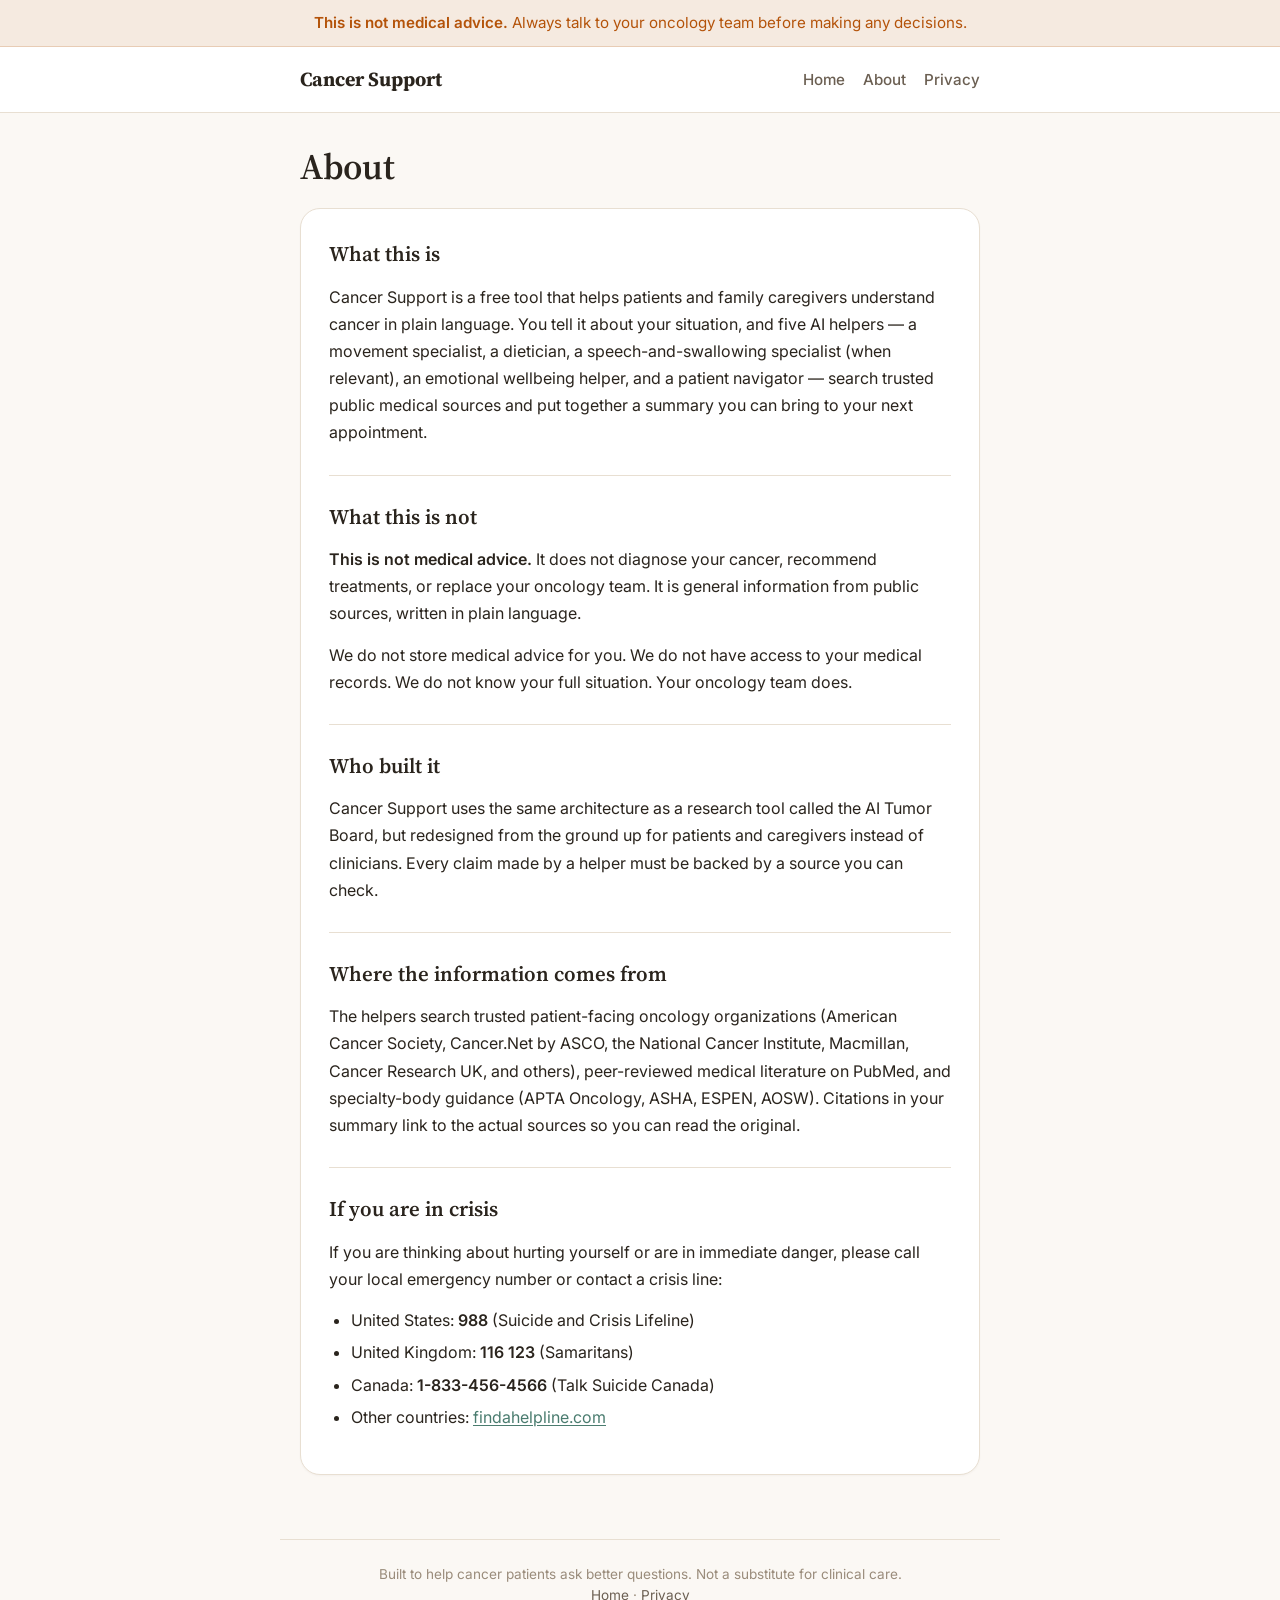
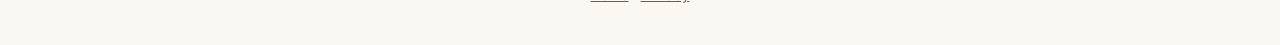
==== static/about.html @ 994b2eac "Initial commit: patient-facing AI cancer-support app Five parallel specialist agents (physio, dietic" ====
<!DOCTYPE html>
<html lang="en">
<head>
  <meta charset="UTF-8" />
  <meta name="viewport" content="width=device-width, initial-scale=1" />
  <title>About — Cancer Support</title>
  <link rel="stylesheet" href="/static/styles.css" />
  <link rel="preconnect" href="https://fonts.googleapis.com" />
  <link rel="preconnect" href="https://fonts.gstatic.com" crossorigin />
  <link href="https://fonts.googleapis.com/css2?family=Inter:wght@400;500;600;700&family=Source+Serif+4:opsz,wght@8..60,400;8..60,600;8..60,700&display=swap" rel="stylesheet" />
</head>
<body>
  <div class="disclaimer-banner" role="region" aria-label="Important notice">
    <strong>This is not medical advice.</strong> Always talk to your oncology team before making any decisions.
  </div>

  <header class="topbar" role="banner">
    <div class="topbar-inner">
      <a href="/" class="brand">Cancer Support</a>
      <nav aria-label="Primary">
        <a href="/">Home</a>
        <a href="/about">About</a>
        <a href="/privacy">Privacy</a>
      </nav>
    </div>
  </header>

  <main>
    <h1 class="hero-h1">About</h1>

    <article class="result-markdown" style="margin-top:20px">
      <h2>What this is</h2>
      <p>
        Cancer Support is a free tool that helps patients and family caregivers understand
        cancer in plain language. You tell it about your situation, and five AI helpers
        — a movement specialist, a dietician, a speech-and-swallowing specialist (when
        relevant), an emotional wellbeing helper, and a patient navigator — search trusted
        public medical sources and put together a summary you can bring to your next
        appointment.
      </p>

      <h2>What this is not</h2>
      <p>
        <strong>This is not medical advice.</strong> It does not diagnose your cancer,
        recommend treatments, or replace your oncology team. It is general information
        from public sources, written in plain language.
      </p>
      <p>
        We do not store medical advice for you. We do not have access to your medical
        records. We do not know your full situation. Your oncology team does.
      </p>

      <h2>Who built it</h2>
      <p>
        Cancer Support uses the same architecture as a research tool called the AI Tumor
        Board, but redesigned from the ground up for patients and caregivers instead of
        clinicians. Every claim made by a helper must be backed by a source you can check.
      </p>

      <h2>Where the information comes from</h2>
      <p>
        The helpers search trusted patient-facing oncology organizations
        (American Cancer Society, Cancer.Net by ASCO, the National Cancer Institute,
        Macmillan, Cancer Research UK, and others), peer-reviewed medical literature
        on PubMed, and specialty-body guidance (APTA Oncology, ASHA, ESPEN, AOSW).
        Citations in your summary link to the actual sources so you can read the
        original.
      </p>

      <h2>If you are in crisis</h2>
      <p>
        If you are thinking about hurting yourself or are in immediate danger,
        please call your local emergency number or contact a crisis line:
      </p>
      <ul>
        <li>United States: <strong>988</strong> (Suicide and Crisis Lifeline)</li>
        <li>United Kingdom: <strong>116 123</strong> (Samaritans)</li>
        <li>Canada: <strong>1-833-456-4566</strong> (Talk Suicide Canada)</li>
        <li>Other countries: <a href="https://findahelpline.com" target="_blank" rel="noopener noreferrer">findahelpline.com</a></li>
      </ul>
    </article>
  </main>

  <footer class="footer" role="contentinfo">
    <p>Built to help cancer patients ask better questions. Not a substitute for clinical care.</p>
    <p><a href="/">Home</a> · <a href="/privacy">Privacy</a></p>
  </footer>
</body>
</html>
---- static/styles.css ----
/* Cancer Support — patient-facing styles
   Warm, calm, mobile-first. Sage primary + cream surface, large readable type. */

:root {
  /* Surfaces */
  --bg:           #FBF8F4;
  --bg-elev:      #FFFFFF;
  --bg-sunken:    #F2EDE6;
  --bg-tint:      #FAF6F0;

  /* Borders */
  --border:        #E8DFD2;
  --border-strong: #D5C7B3;

  /* Text */
  --text:        #2A241D;
  --text-muted:  #6B5F52;
  --text-faint:  #9A8C7B;

  /* Primary (sage) */
  --primary:        #4A7C6F;
  --primary-strong: #355C52;
  --primary-soft:   rgba(74, 124, 111, 0.10);

  /* Accent (warm amber, used for citations) */
  --accent:        #C97B3F;
  --accent-strong: #A85F2A;
  --accent-soft:   rgba(201, 123, 63, 0.12);

  /* Status */
  --warn:    #B45309;
  --warn-bg: rgba(180, 83, 9, 0.08);
  --danger:  #A73B28;
  --success: #4A7C6F;
  --skipped: #B8AC9C;

  /* Shape */
  --radius-sm: 8px;
  --radius-md: 14px;
  --radius-lg: 20px;
  --shadow-sm: 0 1px 2px rgba(80, 60, 40, 0.04);
  --shadow-md: 0 4px 16px rgba(80, 60, 40, 0.07);

  /* Type */
  --font-sans: 'Inter', -apple-system, BlinkMacSystemFont, 'Segoe UI', system-ui, sans-serif;
  --font-serif: 'Source Serif 4', Georgia, 'Times New Roman', serif;
  --max-content: 720px;
}

* {
  box-sizing: border-box;
  margin: 0;
  padding: 0;
}

html {
  font-size: 16px;
  -webkit-text-size-adjust: 100%;
  text-size-adjust: 100%;
}

body {
  background: var(--bg);
  color: var(--text);
  font-family: var(--font-sans);
  font-size: 1rem;
  line-height: 1.65;
  font-weight: 400;
  -webkit-font-smoothing: antialiased;
  -moz-osx-font-smoothing: grayscale;
}

/* --- Disclaimer banner ----------------------------------------------------- */

.disclaimer-banner {
  background: var(--warn-bg);
  color: var(--warn);
  border-bottom: 1px solid rgba(180, 83, 9, 0.2);
  padding: 12px 16px;
  text-align: center;
  font-size: 0.95rem;
  line-height: 1.45;
  position: sticky;
  top: 0;
  z-index: 100;
}

.disclaimer-banner strong {
  font-weight: 600;
}

/* --- Topbar --------------------------------------------------------------- */

.topbar {
  background: var(--bg-elev);
  border-bottom: 1px solid var(--border);
}

.topbar-inner {
  max-width: var(--max-content);
  margin: 0 auto;
  padding: 16px 20px;
  display: flex;
  align-items: center;
  justify-content: space-between;
  gap: 16px;
}

.brand {
  font-family: var(--font-serif);
  font-weight: 700;
  font-size: 1.25rem;
  color: var(--text);
  text-decoration: none;
}

.topbar nav {
  display: flex;
  gap: 18px;
}

.topbar nav a {
  color: var(--text-muted);
  text-decoration: none;
  font-size: 0.95rem;
  font-weight: 500;
}

.topbar nav a:hover,
.topbar nav a:focus-visible {
  color: var(--primary);
}

/* --- Main / views --------------------------------------------------------- */

main {
  max-width: var(--max-content);
  margin: 0 auto;
  padding: 32px 20px 64px;
}

.view {
  margin-bottom: 40px;
}

.hero-h1 {
  font-family: var(--font-serif);
  font-weight: 600;
  font-size: 2.25rem;
  line-height: 1.2;
  color: var(--text);
  margin-bottom: 12px;
  letter-spacing: -0.01em;
}

.hero-sub {
  font-size: 1.05rem;
  color: var(--text-muted);
  margin-bottom: 32px;
  max-width: 60ch;
}

/* --- Form ----------------------------------------------------------------- */

.patient-form {
  background: var(--bg-elev);
  border: 1px solid var(--border);
  border-radius: var(--radius-lg);
  padding: 28px;
  box-shadow: var(--shadow-sm);
  display: flex;
  flex-direction: column;
  gap: 22px;
}

.field {
  display: flex;
  flex-direction: column;
  gap: 8px;
}

.field-label {
  font-weight: 600;
  color: var(--text);
  font-size: 1rem;
}

.field-help {
  color: var(--text-muted);
  font-size: 0.9rem;
  line-height: 1.5;
}

.field-optional {
  color: var(--text-faint);
  font-weight: 400;
  font-size: 0.85em;
  margin-left: 4px;
}

.field textarea,
.field input[type="text"] {
  font-family: var(--font-sans);
  font-size: 1rem;
  color: var(--text);
  background: var(--bg-tint);
  border: 1.5px solid var(--border);
  border-radius: var(--radius-md);
  padding: 12px 14px;
  line-height: 1.55;
  width: 100%;
  resize: vertical;
  transition: border-color 0.15s, background 0.15s;
}

.field textarea {
  min-height: 140px;
}

.field textarea:focus,
.field input:focus {
  outline: none;
  border-color: var(--primary);
  background: var(--bg-elev);
  box-shadow: 0 0 0 3px var(--primary-soft);
}

.field-error {
  color: var(--danger);
  font-size: 0.9rem;
  min-height: 1.2em;
}

.field textarea[aria-invalid="true"],
.field input[aria-invalid="true"] {
  border-color: var(--danger);
}

.checkbox-field {
  display: flex;
  align-items: flex-start;
  gap: 10px;
  cursor: pointer;
  padding: 12px;
  background: var(--bg-tint);
  border-radius: var(--radius-md);
  border: 1px solid var(--border);
  color: var(--text);
  font-size: 0.95rem;
  line-height: 1.5;
}

.checkbox-field input[type="checkbox"] {
  margin-top: 3px;
  width: 18px;
  height: 18px;
  accent-color: var(--primary);
  flex-shrink: 0;
}

/* --- Buttons -------------------------------------------------------------- */

.form-actions {
  display: flex;
  gap: 12px;
  flex-wrap: wrap;
  margin-top: 4px;
}

.btn {
  font-family: var(--font-sans);
  font-size: 1rem;
  font-weight: 600;
  border-radius: var(--radius-md);
  padding: 12px 22px;
  border: 1.5px solid transparent;
  cursor: pointer;
  transition: background 0.15s, border-color 0.15s, color 0.15s, transform 0.05s;
  text-decoration: none;
  display: inline-flex;
  align-items: center;
  justify-content: center;
  min-height: 44px;
}

.btn:active {
  transform: translateY(1px);
}

.btn-primary {
  background: var(--primary);
  color: white;
}

.btn-primary:hover,
.btn-primary:focus-visible {
  background: var(--primary-strong);
  outline: none;
}

.btn-primary:disabled {
  background: var(--text-faint);
  cursor: not-allowed;
}

.btn-ghost {
  background: transparent;
  color: var(--text-muted);
  border-color: var(--border-strong);
}

.btn-ghost:hover,
.btn-ghost:focus-visible {
  border-color: var(--primary);
  color: var(--primary);
  outline: none;
}

/* --- How it works --------------------------------------------------------- */

.how-it-works {
  margin-top: 40px;
  padding: 24px;
  background: var(--bg-sunken);
  border-radius: var(--radius-lg);
}

.how-it-works h2 {
  font-family: var(--font-serif);
  font-weight: 600;
  font-size: 1.3rem;
  margin-bottom: 16px;
  color: var(--text);
}

.how-steps {
  list-style: none;
  counter-reset: how;
  display: flex;
  flex-direction: column;
  gap: 14px;
}

.how-steps li {
  counter-increment: how;
  padding-left: 36px;
  position: relative;
  font-size: 0.98rem;
  color: var(--text-muted);
  line-height: 1.55;
}

.how-steps li::before {
  content: counter(how);
  position: absolute;
  left: 0;
  top: 0;
  width: 26px;
  height: 26px;
  border-radius: 50%;
  background: var(--primary);
  color: white;
  font-weight: 600;
  font-size: 0.85rem;
  display: flex;
  align-items: center;
  justify-content: center;
}

.how-steps strong {
  color: var(--text);
  font-weight: 600;
}

/* --- Working view --------------------------------------------------------- */

.working-header {
  display: flex;
  justify-content: space-between;
  align-items: center;
  gap: 16px;
  margin-bottom: 8px;
}

.working-header h2 {
  font-family: var(--font-serif);
  font-weight: 600;
  font-size: 1.6rem;
  color: var(--text);
}

.working-sub {
  color: var(--text-muted);
  font-size: 0.95rem;
  margin-bottom: 24px;
}

.agent-stack {
  display: flex;
  flex-direction: column;
  gap: 14px;
}

.agent-card {
  background: var(--bg-elev);
  border: 1px solid var(--border);
  border-radius: var(--radius-md);
  padding: 16px 18px;
  display: flex;
  align-items: center;
  gap: 14px;
  transition: opacity 0.2s, border-color 0.2s;
}

.agent-card.is-waiting {
  opacity: 0.55;
}

.agent-card.is-skipped {
  opacity: 0.6;
  background: var(--bg-sunken);
}

.agent-card.is-done {
  border-color: var(--primary-soft);
}

.agent-card.is-error {
  border-color: rgba(167, 59, 40, 0.3);
}

.agent-avatar {
  width: 44px;
  height: 44px;
  border-radius: 12px;
  background: var(--primary);
  color: white;
  font-family: var(--font-serif);
  font-weight: 600;
  font-size: 1.05rem;
  display: flex;
  align-items: center;
  justify-content: center;
  flex-shrink: 0;
}

.agent-body {
  flex: 1;
  min-width: 0;
}

.agent-name {
  font-weight: 600;
  color: var(--text);
  margin-bottom: 2px;
}

.agent-status {
  font-size: 0.92rem;
  color: var(--text-muted);
}

.agent-sources {
  font-size: 0.85rem;
  color: var(--text-faint);
  margin-top: 4px;
}

.agent-icon {
  width: 24px;
  text-align: center;
  font-size: 1.1rem;
  flex-shrink: 0;
  color: var(--text-faint);
}

.agent-card.is-done .agent-icon {
  color: var(--primary);
}

.agent-card.is-error .agent-icon {
  color: var(--danger);
}

.phase-line {
  margin-top: 20px;
  padding: 14px 18px;
  background: var(--primary-soft);
  border-radius: var(--radius-md);
  color: var(--primary-strong);
  font-size: 0.95rem;
  font-weight: 500;
}

.phase-line:empty {
  display: none;
}

/* --- Result view ---------------------------------------------------------- */

.result-sub {
  color: var(--text-muted);
  font-size: 0.95rem;
  margin-bottom: 20px;
}

#result-heading {
  font-family: var(--font-serif);
  font-weight: 600;
  font-size: 1.8rem;
  margin-bottom: 8px;
  color: var(--text);
}

.appt-cta {
  background: var(--accent-soft);
  border: 1.5px solid var(--accent);
  border-radius: var(--radius-md);
  padding: 18px 20px;
  margin-bottom: 20px;
  display: flex;
  justify-content: space-between;
  gap: 18px;
  flex-wrap: wrap;
  align-items: center;
}

.appt-cta-text {
  display: flex;
  flex-direction: column;
  gap: 4px;
  flex: 1;
  min-width: 220px;
}

.appt-cta-text strong {
  color: var(--accent-strong);
  font-size: 1.05rem;
}

.appt-cta-text span {
  color: var(--text-muted);
  font-size: 0.92rem;
}

.appt-cta-actions {
  display: flex;
  gap: 10px;
  flex-wrap: wrap;
}

.result-disclaimer {
  background: var(--warn-bg);
  border-left: 4px solid var(--warn);
  border-radius: 0 var(--radius-sm) var(--radius-sm) 0;
  padding: 14px 18px;
  color: var(--text);
  margin-bottom: 24px;
  font-size: 0.98rem;
  line-height: 1.55;
}

.result-disclaimer-bottom {
  background: var(--warn-bg);
  border-left: 4px solid var(--warn);
  border-radius: 0 var(--radius-sm) var(--radius-sm) 0;
  padding: 14px 18px;
  color: var(--text);
  margin: 32px 0 24px;
  font-size: 0.98rem;
  line-height: 1.55;
}

.result-markdown {
  background: var(--bg-elev);
  border: 1px solid var(--border);
  border-radius: var(--radius-lg);
  padding: 28px;
  box-shadow: var(--shadow-sm);
}

.result-markdown h1 {
  font-family: var(--font-serif);
  font-weight: 700;
  font-size: 1.7rem;
  margin: 0 0 18px;
  color: var(--text);
}

.result-markdown h2 {
  font-family: var(--font-serif);
  font-weight: 600;
  font-size: 1.3rem;
  margin: 28px 0 12px;
  color: var(--text);
  border-top: 1px solid var(--border);
  padding-top: 24px;
}

.result-markdown h2:first-of-type {
  border-top: none;
  padding-top: 0;
  margin-top: 0;
}

.result-markdown h3 {
  font-family: var(--font-serif);
  font-weight: 600;
  font-size: 1.1rem;
  margin: 20px 0 10px;
  color: var(--text);
}

.result-markdown p {
  margin-bottom: 14px;
  line-height: 1.7;
  max-width: 65ch;
}

.result-markdown ul,
.result-markdown ol {
  margin: 0 0 16px 22px;
}

.result-markdown li {
  margin-bottom: 6px;
  line-height: 1.65;
}

.result-markdown strong {
  font-weight: 600;
  color: var(--text);
}

.result-markdown a {
  color: var(--primary);
  text-decoration: underline;
  text-underline-offset: 2px;
}

.result-markdown a:hover {
  color: var(--primary-strong);
}

.result-markdown blockquote {
  border-left: 4px solid var(--accent);
  background: var(--accent-soft);
  padding: 12px 16px;
  margin: 16px 0;
  border-radius: 0 var(--radius-sm) var(--radius-sm) 0;
  color: var(--text);
}

.cite {
  display: inline-block;
  padding: 1px 6px;
  background: var(--accent-soft);
  color: var(--accent-strong);
  border-radius: 4px;
  font-size: 0.85em;
  font-weight: 600;
  text-decoration: none;
}

.cite:hover {
  background: var(--accent);
  color: white;
}

/* --- References ----------------------------------------------------------- */

.references-section {
  margin-top: 32px;
  padding: 24px;
  background: var(--bg-sunken);
  border-radius: var(--radius-lg);
}

.references-section h3 {
  font-family: var(--font-serif);
  font-weight: 600;
  font-size: 1.2rem;
  margin-bottom: 8px;
  color: var(--text);
}

.refs-hint {
  color: var(--text-muted);
  font-size: 0.9rem;
  margin-bottom: 16px;
}

.references-list {
  list-style: none;
  display: flex;
  flex-direction: column;
  gap: 12px;
}

.references-list li {
  background: var(--bg-elev);
  padding: 12px 14px;
  border-radius: var(--radius-sm);
  border: 1px solid var(--border);
  font-size: 0.92rem;
  line-height: 1.5;
}

.ref-label {
  display: inline-block;
  font-weight: 700;
  color: var(--accent-strong);
  margin-right: 6px;
}

.ref-title {
  color: var(--text);
  font-weight: 500;
}

.ref-meta {
  color: var(--text-muted);
  font-size: 0.85rem;
  margin-top: 4px;
}

.ref-meta a {
  color: var(--primary);
}

/* Source-kind cues on each reference card */
.references-list li.ref-kind-patient_story {
  border-left: 3px solid #B05E6E;   /* warm rose, matches Stories agent */
  background: #FBF6F4;
}
.references-list li.ref-kind-resource_directory {
  border-left: 3px solid var(--accent);
}
.references-list li.ref-kind-patient_source {
  border-left: 3px solid var(--primary-soft);
}

.ref-badge {
  display: inline-block;
  font-size: 0.72rem;
  font-weight: 600;
  text-transform: uppercase;
  letter-spacing: 0.04em;
  padding: 2px 7px;
  border-radius: 999px;
  margin-right: 8px;
  vertical-align: 2px;
}
.ref-badge-story {
  background: #B05E6E;
  color: #FFF6F4;
}
.ref-badge-resource {
  background: var(--accent);
  color: var(--bg-elev);
}
.ref-badge-source {
  background: var(--primary);
  color: #FFFFFF;
}

/* Plain-English summary block inside each reference card */
.ref-lay {
  background: var(--bg-tint);
  padding: 8px 10px;
  border-radius: var(--radius-sm);
  margin-top: 8px;
  border-left: 3px solid var(--primary);
  color: var(--text);
  font-size: 0.92rem;
  line-height: 1.55;
}
.ref-lay-label {
  font-weight: 700;
  color: var(--primary-strong);
  margin-right: 4px;
}

/* Hover tooltip for inline [N] citations */
.cite-tooltip {
  position: absolute;
  z-index: 9999;
  max-width: 380px;
  min-width: 240px;
  background: var(--bg-elev);
  border: 1px solid var(--border-strong);
  border-radius: var(--radius-md);
  box-shadow: 0 12px 32px rgba(80, 60, 40, 0.18);
  padding: 12px 14px;
  font-size: 0.9rem;
  line-height: 1.55;
  color: var(--text);
  pointer-events: auto;
}
.cite-tooltip[hidden] { display: none; }
.cite-tooltip-head {
  display: flex;
  flex-wrap: wrap;
  gap: 6px;
  align-items: baseline;
  margin-bottom: 4px;
}
.cite-tooltip-label {
  font-weight: 700;
  color: var(--accent-strong);
}
.cite-tooltip-title {
  font-weight: 500;
  color: var(--text);
}
.cite-tooltip-meta {
  color: var(--text-muted);
  font-size: 0.82rem;
  margin-bottom: 8px;
}
.cite-tooltip-meta a {
  color: var(--primary);
}
.cite-tooltip-laylabel {
  font-weight: 700;
  color: var(--primary-strong);
  font-size: 0.82rem;
  text-transform: uppercase;
  letter-spacing: 0.04em;
  margin-bottom: 4px;
}
.cite-tooltip-lay {
  background: var(--bg-tint);
  padding: 8px 10px;
  border-radius: var(--radius-sm);
  border-left: 3px solid var(--primary);
  color: var(--text);
}
.cite-tooltip-lay-missing {
  color: var(--text-muted);
  font-style: italic;
  border-left-color: var(--border);
}
.cite-tooltip-lay-loading {
  color: var(--text-muted);
  font-style: italic;
  border-left-color: var(--accent);
}

/* Tooltip should NOT appear when printing — print stylesheet hides it. */
@media print {
  .cite-tooltip { display: none !important; }
}

/* --- Footer --------------------------------------------------------------- */

.footer {
  max-width: var(--max-content);
  margin: 0 auto;
  padding: 24px 20px 40px;
  text-align: center;
  color: var(--text-faint);
  font-size: 0.85rem;
  line-height: 1.5;
  border-top: 1px solid var(--border);
}

.footer a {
  color: var(--text-muted);
}

/* --- Responsive ----------------------------------------------------------- */

@media (max-width: 600px) {
  .hero-h1 {
    font-size: 1.75rem;
  }

  .patient-form,
  .result-markdown {
    padding: 20px;
  }

  .appt-cta {
    flex-direction: column;
    align-items: stretch;
  }

  .appt-cta-actions {
    width: 100%;
  }

  .appt-cta-actions .btn {
    flex: 1;
  }

  .form-actions {
    flex-direction: column;
  }

  .form-actions .btn {
    width: 100%;
  }
}

/* --- Print stylesheet ----------------------------------------------------- */

@media print {
  .topbar,
  .disclaimer-banner,
  .footer,
  .appt-cta,
  #cancel-btn,
  #restart-btn,
  .how-it-works,
  #view-form,
  #view-working {
    display: none !important;
  }

  body {
    background: white;
    color: black;
    font-size: 11pt;
    line-height: 1.5;
  }

  main {
    max-width: 100%;
    padding: 0;
  }

  .result-disclaimer,
  .result-disclaimer-bottom {
    border: 2px solid #B45309;
    background: white;
    padding: 8px 12px;
    margin: 12px 0;
  }

  .result-markdown {
    background: white;
    border: none;
    box-shadow: none;
    padding: 0;
  }

  .result-markdown h1,
  .result-markdown h2,
  .result-markdown h3 {
    color: black;
    page-break-after: avoid;
  }

  .references-section {
    background: white;
    border: 1px solid #999;
    page-break-before: auto;
  }

  .cite {
    color: black;
    background: transparent;
    border: 1px solid #999;
    padding: 0 4px;
  }

  a {
    color: black;
    text-decoration: underline;
  }

  a[href]::after {
    content: " (" attr(href) ")";
    font-size: 0.85em;
    color: #555;
  }
}
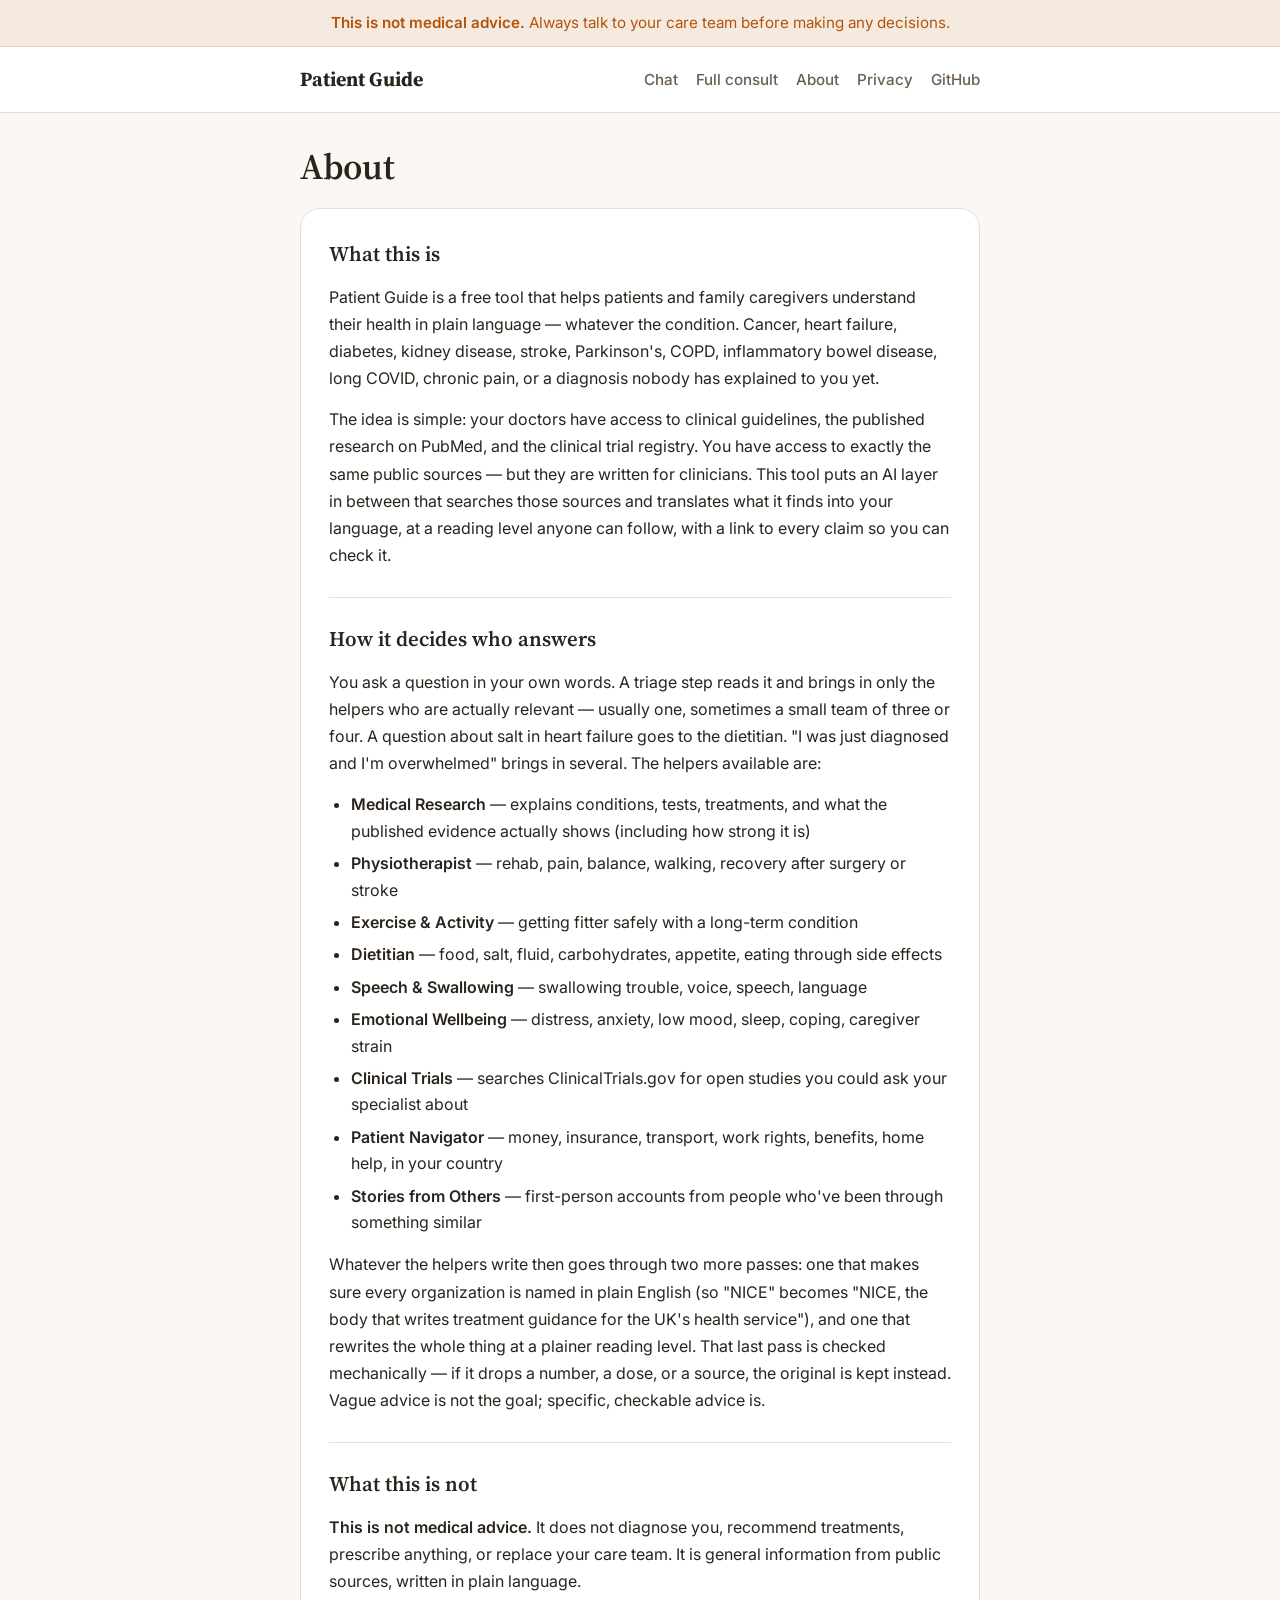
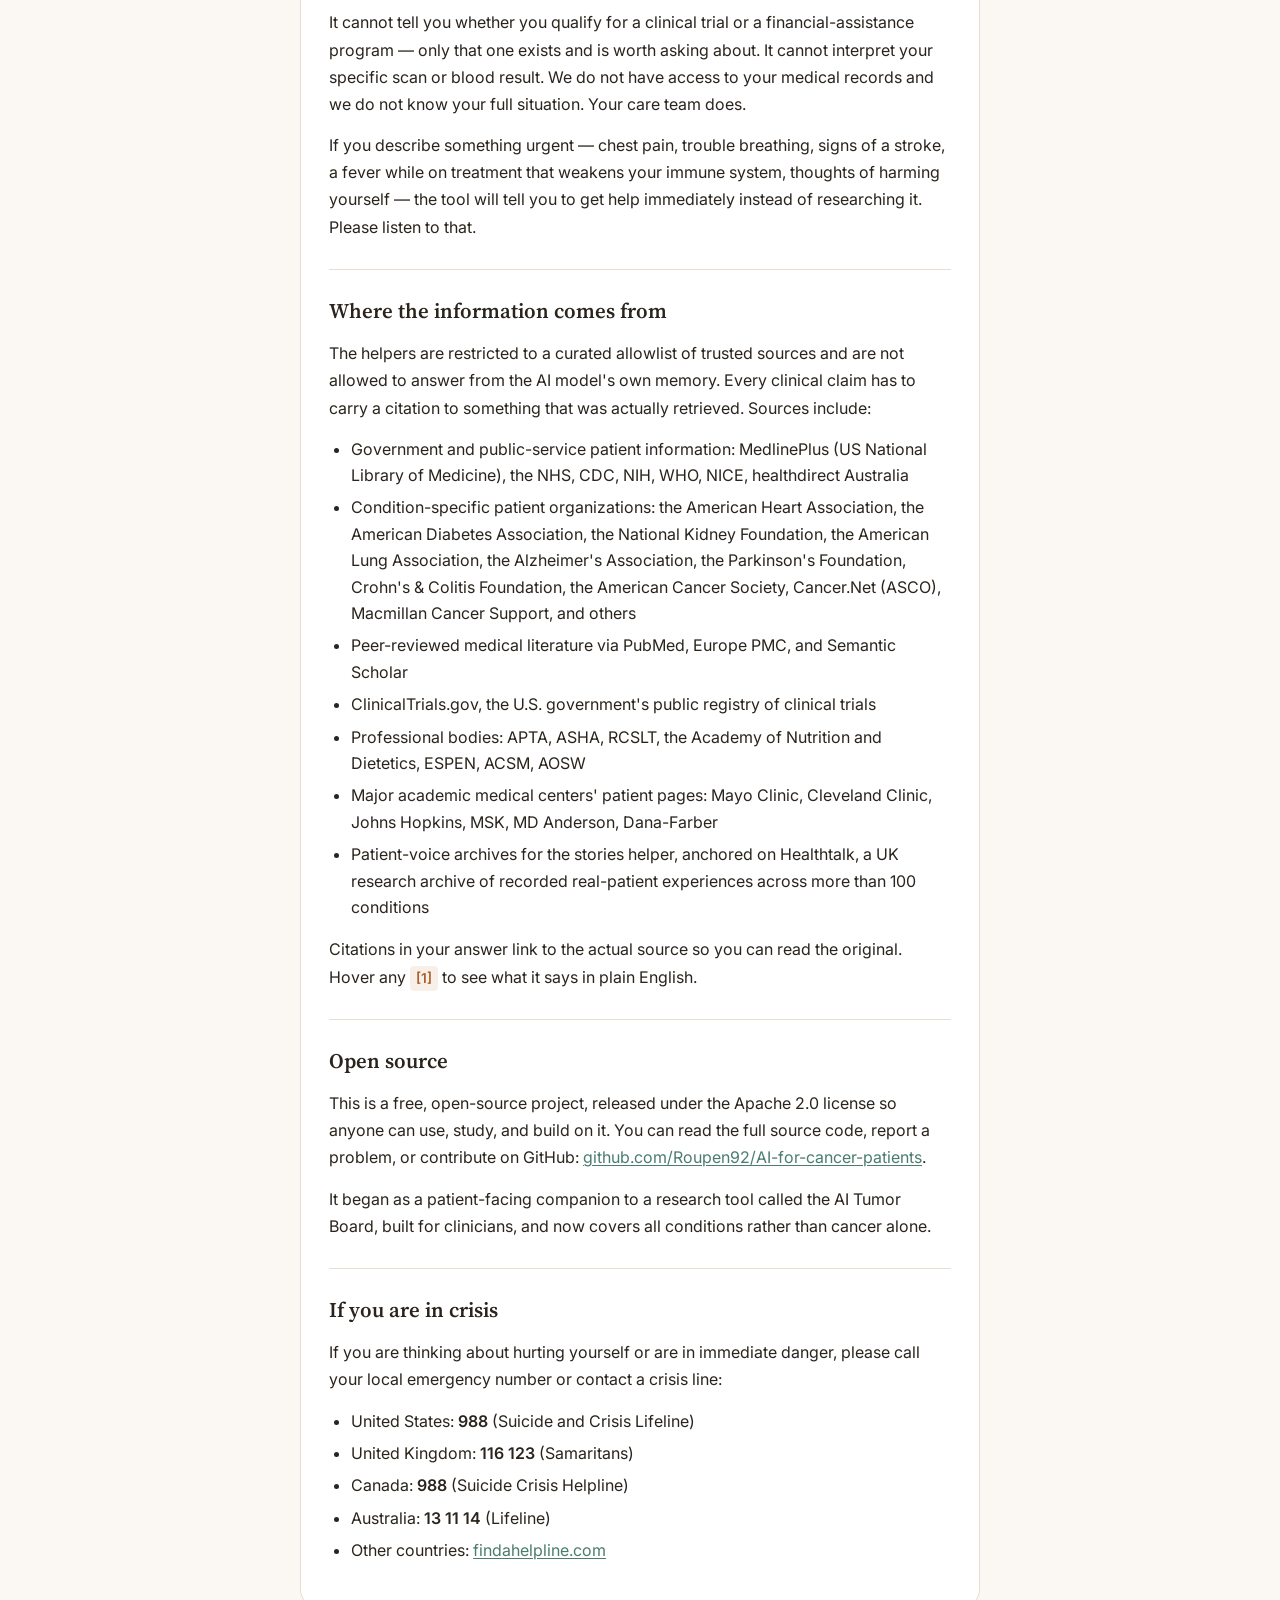
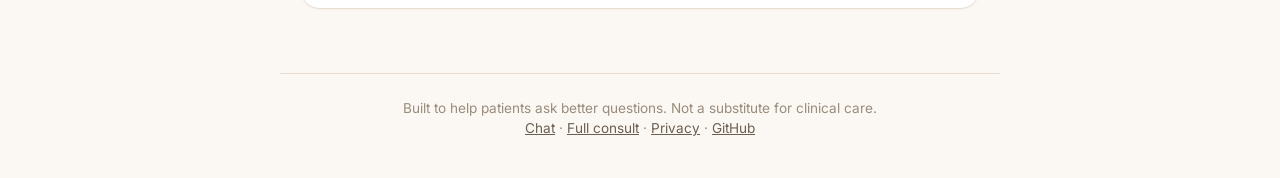
==== commit a423f20a: "Serve every patient: chat UI + router-selected specialists Reframes the app from a cancer-only, one-" ====
--- a/static/about.html
+++ b/static/about.html
@@ -3,7 +3,8 @@
 <head>
   <meta charset="UTF-8" />
   <meta name="viewport" content="width=device-width, initial-scale=1" />
-  <title>About — Cancer Support</title>
+  <title>About — Patient Guide</title>
+  <link rel="icon" href="data:image/svg+xml,%3Csvg xmlns='http://www.w3.org/2000/svg' viewBox='0 0 32 32'%3E%3Crect width='32' height='32' rx='7' fill='%234A7C6F'/%3E%3Cpath d='M9 16h4l2-5 3 10 2-5h3' stroke='white' stroke-width='2.2' fill='none' stroke-linecap='round' stroke-linejoin='round'/%3E%3C/svg%3E" />
   <link rel="stylesheet" href="/static/styles.css" />
   <link rel="preconnect" href="https://fonts.googleapis.com" />
   <link rel="preconnect" href="https://fonts.gstatic.com" crossorigin />
@@ -11,16 +12,18 @@
 </head>
 <body>
   <div class="disclaimer-banner" role="region" aria-label="Important notice">
-    <strong>This is not medical advice.</strong> Always talk to your oncology team before making any decisions.
+    <strong>This is not medical advice.</strong> Always talk to your care team before making any decisions.
   </div>
 
   <header class="topbar" role="banner">
     <div class="topbar-inner">
-      <a href="/" class="brand">Cancer Support</a>
+      <a href="/" class="brand">Patient Guide</a>
       <nav aria-label="Primary">
-        <a href="/">Home</a>
-        <a href="/about">About</a>
+        <a href="/">Chat</a>
+        <a href="/consult">Full consult</a>
+        <a href="/about" aria-current="page">About</a>
         <a href="/privacy">Privacy</a>
+        <a href="https://github.com/Roupen92/AI-for-cancer-patients" target="_blank" rel="noopener">GitHub</a>
       </nav>
     </div>
   </header>
@@ -31,40 +34,95 @@
     <article class="result-markdown" style="margin-top:20px">
       <h2>What this is</h2>
       <p>
-        Cancer Support is a free tool that helps patients and family caregivers understand
-        cancer in plain language. You tell it about your situation, and five AI helpers
-        — a movement specialist, a dietician, a speech-and-swallowing specialist (when
-        relevant), an emotional wellbeing helper, and a patient navigator — search trusted
-        public medical sources and put together a summary you can bring to your next
-        appointment.
+        Patient Guide is a free tool that helps patients and family caregivers understand
+        their health in plain language — whatever the condition. Cancer, heart failure,
+        diabetes, kidney disease, stroke, Parkinson's, COPD, inflammatory bowel disease,
+        long COVID, chronic pain, or a diagnosis nobody has explained to you yet.
+      </p>
+      <p>
+        The idea is simple: your doctors have access to clinical guidelines, the published
+        research on PubMed, and the clinical trial registry. You have access to exactly the
+        same public sources — but they are written for clinicians. This tool puts an AI layer
+        in between that searches those sources and translates what it finds into your language,
+        at a reading level anyone can follow, with a link to every claim so you can check it.
+      </p>
+
+      <h2>How it decides who answers</h2>
+      <p>
+        You ask a question in your own words. A triage step reads it and brings in only the
+        helpers who are actually relevant — usually one, sometimes a small team of three or
+        four. A question about salt in heart failure goes to the dietitian. "I was just
+        diagnosed and I'm overwhelmed" brings in several. The helpers available are:
+      </p>
+      <ul>
+        <li><strong>Medical Research</strong> — explains conditions, tests, treatments, and what the published evidence actually shows (including how strong it is)</li>
+        <li><strong>Physiotherapist</strong> — rehab, pain, balance, walking, recovery after surgery or stroke</li>
+        <li><strong>Exercise &amp; Activity</strong> — getting fitter safely with a long-term condition</li>
+        <li><strong>Dietitian</strong> — food, salt, fluid, carbohydrates, appetite, eating through side effects</li>
+        <li><strong>Speech &amp; Swallowing</strong> — swallowing trouble, voice, speech, language</li>
+        <li><strong>Emotional Wellbeing</strong> — distress, anxiety, low mood, sleep, coping, caregiver strain</li>
+        <li><strong>Clinical Trials</strong> — searches ClinicalTrials.gov for open studies you could ask your specialist about</li>
+        <li><strong>Patient Navigator</strong> — money, insurance, transport, work rights, benefits, home help, in your country</li>
+        <li><strong>Stories from Others</strong> — first-person accounts from people who've been through something similar</li>
+      </ul>
+      <p>
+        Whatever the helpers write then goes through two more passes: one that makes sure every
+        organization is named in plain English (so "NICE" becomes "NICE, the body that writes
+        treatment guidance for the UK's health service"), and one that rewrites the whole thing
+        at a plainer reading level. That last pass is checked mechanically — if it drops a
+        number, a dose, or a source, the original is kept instead. Vague advice is not the goal;
+        specific, checkable advice is.
       </p>
 
       <h2>What this is not</h2>
       <p>
-        <strong>This is not medical advice.</strong> It does not diagnose your cancer,
-        recommend treatments, or replace your oncology team. It is general information
+        <strong>This is not medical advice.</strong> It does not diagnose you, recommend
+        treatments, prescribe anything, or replace your care team. It is general information
         from public sources, written in plain language.
       </p>
       <p>
-        We do not store medical advice for you. We do not have access to your medical
-        records. We do not know your full situation. Your oncology team does.
+        It cannot tell you whether you qualify for a clinical trial or a financial-assistance
+        program — only that one exists and is worth asking about. It cannot interpret your
+        specific scan or blood result. We do not have access to your medical records and we do
+        not know your full situation. Your care team does.
       </p>
-
-      <h2>Who built it</h2>
       <p>
-        Cancer Support uses the same architecture as a research tool called the AI Tumor
-        Board, but redesigned from the ground up for patients and caregivers instead of
-        clinicians. Every claim made by a helper must be backed by a source you can check.
+        If you describe something urgent — chest pain, trouble breathing, signs of a stroke, a
+        fever while on treatment that weakens your immune system, thoughts of harming yourself —
+        the tool will tell you to get help immediately instead of researching it. Please listen
+        to that.
       </p>
 
       <h2>Where the information comes from</h2>
       <p>
-        The helpers search trusted patient-facing oncology organizations
-        (American Cancer Society, Cancer.Net by ASCO, the National Cancer Institute,
-        Macmillan, Cancer Research UK, and others), peer-reviewed medical literature
-        on PubMed, and specialty-body guidance (APTA Oncology, ASHA, ESPEN, AOSW).
-        Citations in your summary link to the actual sources so you can read the
-        original.
+        The helpers are restricted to a curated allowlist of trusted sources and are not allowed
+        to answer from the AI model's own memory. Every clinical claim has to carry a citation to
+        something that was actually retrieved. Sources include:
+      </p>
+      <ul>
+        <li>Government and public-service patient information: MedlinePlus (US National Library of Medicine), the NHS, CDC, NIH, WHO, NICE, healthdirect Australia</li>
+        <li>Condition-specific patient organizations: the American Heart Association, the American Diabetes Association, the National Kidney Foundation, the American Lung Association, the Alzheimer's Association, the Parkinson's Foundation, Crohn's &amp; Colitis Foundation, the American Cancer Society, Cancer.Net (ASCO), Macmillan Cancer Support, and others</li>
+        <li>Peer-reviewed medical literature via PubMed, Europe PMC, and Semantic Scholar</li>
+        <li>ClinicalTrials.gov, the U.S. government's public registry of clinical trials</li>
+        <li>Professional bodies: APTA, ASHA, RCSLT, the Academy of Nutrition and Dietetics, ESPEN, ACSM, AOSW</li>
+        <li>Major academic medical centers' patient pages: Mayo Clinic, Cleveland Clinic, Johns Hopkins, MSK, MD Anderson, Dana-Farber</li>
+        <li>Patient-voice archives for the stories helper, anchored on Healthtalk, a UK research archive of recorded real-patient experiences across more than 100 conditions</li>
+      </ul>
+      <p>
+        Citations in your answer link to the actual source so you can read the original. Hover
+        any <span class="cite">[1]</span> to see what it says in plain English.
+      </p>
+
+      <h2>Open source</h2>
+      <p>
+        This is a free, open-source project, released under the Apache 2.0 license so anyone
+        can use, study, and build on it. You can read the full source code, report a problem,
+        or contribute on GitHub:
+        <a href="https://github.com/Roupen92/AI-for-cancer-patients" target="_blank" rel="noopener">github.com/Roupen92/AI-for-cancer-patients</a>.
+      </p>
+      <p>
+        It began as a patient-facing companion to a research tool called the AI Tumor Board,
+        built for clinicians, and now covers all conditions rather than cancer alone.
       </p>
 
       <h2>If you are in crisis</h2>
@@ -75,15 +133,16 @@
       <ul>
         <li>United States: <strong>988</strong> (Suicide and Crisis Lifeline)</li>
         <li>United Kingdom: <strong>116 123</strong> (Samaritans)</li>
-        <li>Canada: <strong>1-833-456-4566</strong> (Talk Suicide Canada)</li>
+        <li>Canada: <strong>988</strong> (Suicide Crisis Helpline)</li>
+        <li>Australia: <strong>13 11 14</strong> (Lifeline)</li>
         <li>Other countries: <a href="https://findahelpline.com" target="_blank" rel="noopener noreferrer">findahelpline.com</a></li>
       </ul>
     </article>
   </main>
 
   <footer class="footer" role="contentinfo">
-    <p>Built to help cancer patients ask better questions. Not a substitute for clinical care.</p>
-    <p><a href="/">Home</a> · <a href="/privacy">Privacy</a></p>
+    <p>Built to help patients ask better questions. Not a substitute for clinical care.</p>
+    <p><a href="/">Chat</a> · <a href="/consult">Full consult</a> · <a href="/privacy">Privacy</a> · <a href="https://github.com/Roupen92/AI-for-cancer-patients" target="_blank" rel="noopener">GitHub</a></p>
   </footer>
 </body>
 </html>
--- a/static/styles.css
+++ b/static/styles.css
@@ -976,3 +976,523 @@
     color: #555;
   }
 }
+
+/* ========================================================================== */
+/* CHAT VIEW                                                                  */
+/* Added for the conversational entry point at /. The consult page above is    */
+/* unchanged; everything here is scoped to .body-chat or chat-only classes.    */
+/* ========================================================================== */
+
+.sr-only {
+  position: absolute;
+  width: 1px; height: 1px;
+  padding: 0; margin: -1px;
+  overflow: hidden;
+  clip: rect(0 0 0 0);
+  white-space: nowrap;
+  border: 0;
+}
+
+.body-chat {
+  /* Room for the fixed composer at the bottom. */
+  padding-bottom: 168px;
+}
+
+.chat-main {
+  max-width: var(--max-content);
+  margin: 0 auto;
+  padding: 20px 20px 0;
+}
+
+/* --- About-me panel ------------------------------------------------------- */
+
+.profile-panel {
+  background: var(--bg-elev);
+  border: 1px solid var(--border);
+  border-radius: var(--radius-md);
+  box-shadow: var(--shadow-sm);
+  margin-bottom: 20px;
+  overflow: hidden;
+}
+
+.profile-toggle {
+  display: flex;
+  align-items: baseline;
+  gap: 10px;
+  width: 100%;
+  padding: 14px 18px;
+  background: none;
+  border: 0;
+  font: inherit;
+  color: var(--text);
+  text-align: left;
+  cursor: pointer;
+}
+
+.profile-toggle:hover { background: var(--bg-tint); }
+
+.profile-toggle > span:first-child {
+  font-weight: 600;
+  flex-shrink: 0;
+}
+
+.profile-summary {
+  color: var(--text-faint);
+  font-size: 0.85rem;
+  flex: 1;
+  overflow: hidden;
+  text-overflow: ellipsis;
+  white-space: nowrap;
+}
+
+.profile-chevron {
+  color: var(--text-faint);
+  transition: transform 0.15s ease;
+  flex-shrink: 0;
+}
+
+.profile-toggle.is-open .profile-chevron { transform: rotate(180deg); }
+
+.profile-body {
+  padding: 4px 18px 18px;
+  border-top: 1px solid var(--border);
+  display: flex;
+  flex-direction: column;
+  gap: 14px;
+}
+
+.profile-hint {
+  font-size: 0.85rem;
+  color: var(--text-muted);
+  padding-top: 12px;
+}
+
+.field-row {
+  display: flex;
+  gap: 14px;
+  flex-wrap: wrap;
+}
+
+.field-row .field { flex: 1 1 180px; }
+.field-row .field-narrow { flex: 0 1 110px; }
+
+.profile-actions {
+  display: flex;
+  gap: 10px;
+  align-items: center;
+}
+
+.btn-small {
+  padding: 7px 14px;
+  font-size: 0.85rem;
+}
+
+/* --- Intro / empty state -------------------------------------------------- */
+
+.intro { padding: 12px 0 8px; }
+
+.intro-h1 {
+  font-family: var(--font-serif);
+  font-size: 2rem;
+  line-height: 1.2;
+  font-weight: 600;
+  letter-spacing: -0.015em;
+  margin-bottom: 12px;
+}
+
+.intro-sub {
+  color: var(--text-muted);
+  font-size: 1.02rem;
+  margin-bottom: 10px;
+}
+
+.intro-how {
+  color: var(--text-faint);
+  font-size: 0.9rem;
+  margin-bottom: 20px;
+}
+
+.team-strip {
+  display: flex;
+  flex-wrap: wrap;
+  gap: 8px;
+  margin-bottom: 26px;
+}
+
+.team-chip {
+  display: inline-flex;
+  align-items: center;
+  gap: 7px;
+  padding: 5px 11px 5px 5px;
+  background: var(--bg-elev);
+  border: 1px solid var(--border);
+  border-radius: 999px;
+  font-size: 0.82rem;
+  color: var(--text-muted);
+}
+
+.team-dot,
+.agent-dot {
+  display: inline-flex;
+  align-items: center;
+  justify-content: center;
+  width: 22px;
+  height: 22px;
+  border-radius: 50%;
+  color: #fff;
+  font-size: 0.7rem;
+  font-weight: 700;
+  flex-shrink: 0;
+}
+
+.starters-label {
+  font-size: 0.88rem;
+  color: var(--text-muted);
+  margin-bottom: 10px;
+  font-weight: 500;
+}
+
+.starter-grid {
+  display: grid;
+  grid-template-columns: repeat(auto-fill, minmax(220px, 1fr));
+  gap: 10px;
+}
+
+.starter {
+  padding: 13px 15px;
+  background: var(--bg-elev);
+  border: 1px solid var(--border);
+  border-radius: var(--radius-sm);
+  font: inherit;
+  font-size: 0.9rem;
+  color: var(--text);
+  text-align: left;
+  cursor: pointer;
+  transition: border-color 0.12s ease, background 0.12s ease;
+}
+
+.starter:hover {
+  border-color: var(--primary);
+  background: var(--primary-soft);
+}
+
+/* --- Transcript ----------------------------------------------------------- */
+
+.transcript {
+  display: flex;
+  flex-direction: column;
+  gap: 22px;
+  padding-bottom: 24px;
+}
+
+.msg { display: flex; flex-direction: column; }
+
+.msg-user { align-items: flex-end; }
+
+.msg-user .msg-bubble {
+  background: var(--primary);
+  color: #fff;
+  padding: 12px 16px;
+  border-radius: var(--radius-md) var(--radius-md) 4px var(--radius-md);
+  max-width: 88%;
+  white-space: pre-wrap;
+  overflow-wrap: anywhere;
+  box-shadow: var(--shadow-sm);
+}
+
+.msg-assistant {
+  background: var(--bg-elev);
+  border: 1px solid var(--border);
+  border-radius: var(--radius-md);
+  padding: 16px 18px;
+  box-shadow: var(--shadow-sm);
+}
+
+.msg-assistant.is-error { border-color: var(--danger); }
+
+.msg-meta {
+  display: flex;
+  align-items: center;
+  gap: 8px;
+  margin-bottom: 10px;
+}
+
+.msg-status {
+  font-size: 0.82rem;
+  color: var(--text-faint);
+}
+
+.msg-assistant.is-working .msg-status::after {
+  content: "";
+  display: inline-block;
+  width: 6px; height: 6px;
+  margin-left: 7px;
+  border-radius: 50%;
+  background: var(--primary);
+  animation: pg-pulse 1.1s ease-in-out infinite;
+  vertical-align: middle;
+}
+
+@keyframes pg-pulse {
+  0%, 100% { opacity: 0.25; transform: scale(0.8); }
+  50%      { opacity: 1;    transform: scale(1.15); }
+}
+
+@media (prefers-reduced-motion: reduce) {
+  .msg-assistant.is-working .msg-status::after { animation: none; opacity: 0.8; }
+}
+
+/* --- Inline agent chips --------------------------------------------------- */
+
+.msg-agents {
+  display: flex;
+  flex-wrap: wrap;
+  gap: 8px;
+  margin-bottom: 14px;
+  padding-bottom: 14px;
+  border-bottom: 1px solid var(--border);
+}
+
+.agent-chip {
+  display: inline-flex;
+  align-items: center;
+  gap: 8px;
+  padding: 6px 10px 6px 6px;
+  background: var(--bg-tint);
+  border: 1px solid var(--border);
+  border-radius: 999px;
+  font-size: 0.8rem;
+  max-width: 100%;
+}
+
+.agent-chip-body {
+  display: flex;
+  flex-direction: column;
+  line-height: 1.25;
+  min-width: 0;
+}
+
+.agent-chip-name { font-weight: 600; color: var(--text); }
+
+.agent-chip-status {
+  color: var(--text-faint);
+  font-size: 0.74rem;
+  overflow: hidden;
+  text-overflow: ellipsis;
+  white-space: nowrap;
+}
+
+.agent-chip-icon {
+  color: var(--text-faint);
+  font-size: 0.8rem;
+  flex-shrink: 0;
+}
+
+.agent-chip.is-done  { border-color: var(--success); background: var(--primary-soft); }
+.agent-chip.is-done .agent-chip-icon { color: var(--success); }
+.agent-chip.is-skipped { opacity: 0.62; }
+.agent-chip.is-error { border-color: var(--warn); }
+.agent-chip.is-error .agent-chip-icon { color: var(--warn); }
+
+/* --- Red-flag preview ---------------------------------------------------- */
+
+.redflag-preview {
+  background: var(--warn-bg);
+  border: 2px solid var(--warn);
+  border-radius: var(--radius-sm);
+  padding: 12px 14px;
+  margin-bottom: 14px;
+  font-size: 0.92rem;
+  line-height: 1.55;
+}
+
+.redflag-preview a { color: var(--warn); font-weight: 600; }
+
+/* --- Assistant body (markdown) ------------------------------------------- */
+
+.msg-body { overflow-wrap: anywhere; }
+
+.msg-body > *:first-child { margin-top: 0; }
+
+.msg-body h1 {
+  font-family: var(--font-serif);
+  font-size: 1.35rem;
+  line-height: 1.25;
+  margin: 4px 0 12px;
+}
+
+.msg-body h2 {
+  font-family: var(--font-serif);
+  font-size: 1.12rem;
+  margin: 20px 0 8px;
+  padding-top: 12px;
+  border-top: 1px solid var(--border);
+}
+
+.msg-body h2:first-of-type { border-top: 0; padding-top: 0; }
+
+.msg-body h3 {
+  font-size: 0.98rem;
+  font-weight: 600;
+  margin: 16px 0 6px;
+  color: var(--primary-strong);
+}
+
+.msg-body p { margin-bottom: 11px; }
+
+.msg-body ul,
+.msg-body ol { margin: 0 0 12px 1.15rem; }
+
+.msg-body li { margin-bottom: 6px; }
+
+.msg-body a { color: var(--primary-strong); }
+
+.msg-body blockquote {
+  border-left: 3px solid var(--border-strong);
+  background: var(--bg-tint);
+  padding: 10px 14px;
+  margin: 0 0 12px;
+  color: var(--text-muted);
+  font-size: 0.92rem;
+}
+
+/* --- Per-message sources + actions --------------------------------------- */
+
+.msg-sources { margin-top: 14px; }
+
+.sources-toggle {
+  background: none;
+  border: 0;
+  padding: 0;
+  font: inherit;
+  font-size: 0.84rem;
+  font-weight: 500;
+  color: var(--primary-strong);
+  cursor: pointer;
+  text-decoration: underline;
+  text-decoration-style: dotted;
+  text-underline-offset: 3px;
+}
+
+.msg-sources .references-list {
+  margin-top: 12px;
+  padding: 0;
+  background: none;
+  border: 0;
+}
+
+.msg-actions {
+  display: flex;
+  gap: 8px;
+  margin-top: 14px;
+  padding-top: 12px;
+  border-top: 1px solid var(--border);
+}
+
+/* --- Composer ------------------------------------------------------------ */
+
+.composer-wrap {
+  position: fixed;
+  bottom: 0;
+  left: 0;
+  right: 0;
+  background: linear-gradient(to bottom, rgba(251, 248, 244, 0), var(--bg) 22%);
+  padding: 18px 20px 12px;
+  z-index: 20;
+}
+
+.composer {
+  max-width: var(--max-content);
+  margin: 0 auto;
+  display: flex;
+  gap: 10px;
+  align-items: flex-end;
+  background: var(--bg-elev);
+  border: 1px solid var(--border-strong);
+  border-radius: var(--radius-md);
+  padding: 10px 10px 10px 14px;
+  box-shadow: var(--shadow-md);
+}
+
+.composer:focus-within { border-color: var(--primary); }
+
+.composer textarea {
+  flex: 1;
+  border: 0;
+  background: none;
+  font: inherit;
+  font-size: 1rem;
+  line-height: 1.5;
+  color: var(--text);
+  resize: none;
+  max-height: 220px;
+  padding: 6px 0;
+}
+
+.composer textarea:focus { outline: none; }
+
+.composer-buttons {
+  display: flex;
+  gap: 6px;
+  align-items: center;
+  flex-shrink: 0;
+}
+
+.composer-hint {
+  max-width: var(--max-content);
+  margin: 8px auto 0;
+  font-size: 0.76rem;
+  color: var(--text-faint);
+  text-align: center;
+}
+
+.composer-hint a { color: var(--text-muted); }
+
+.hero-alt {
+  font-size: 0.9rem;
+  color: var(--text-muted);
+  margin-bottom: 24px;
+}
+
+@media (max-width: 600px) {
+  .intro-h1 { font-size: 1.6rem; }
+  .body-chat { padding-bottom: 190px; }
+  .starter-grid { grid-template-columns: 1fr; }
+  .field-row { flex-direction: column; }
+  .field-row .field-narrow { flex: 1 1 auto; }
+  .msg-user .msg-bubble { max-width: 94%; }
+}
+
+/* --- Chat print ---------------------------------------------------------- */
+
+@media print {
+  .composer-wrap,
+  .profile-panel,
+  .intro,
+  .msg-agents,
+  .msg-actions,
+  .msg-status {
+    display: none !important;
+  }
+
+  /* "Print this answer" prints just the one message. */
+  .printing-one .msg:not(.print-target) { display: none !important; }
+
+  .msg-assistant {
+    border: none;
+    box-shadow: none;
+    padding: 0;
+    background: white;
+  }
+
+  .msg-sources .references-list { display: block !important; }
+}
+
+/* --- The `hidden` attribute must win ------------------------------------- */
+/* Any class rule that sets `display` (`.btn { display: inline-flex }`,
+   `.profile-body { display: flex }`, …) outranks the user-agent
+   `[hidden] { display: none }` rule, which silently reveals every element the
+   markup marked hidden — the collapsed About-me panel, the Stop button, the
+   per-message source lists. One normalize-style rule fixes the whole class of
+   bug for both pages. Kept last so nothing can override it. */
+[hidden] { display: none !important; }
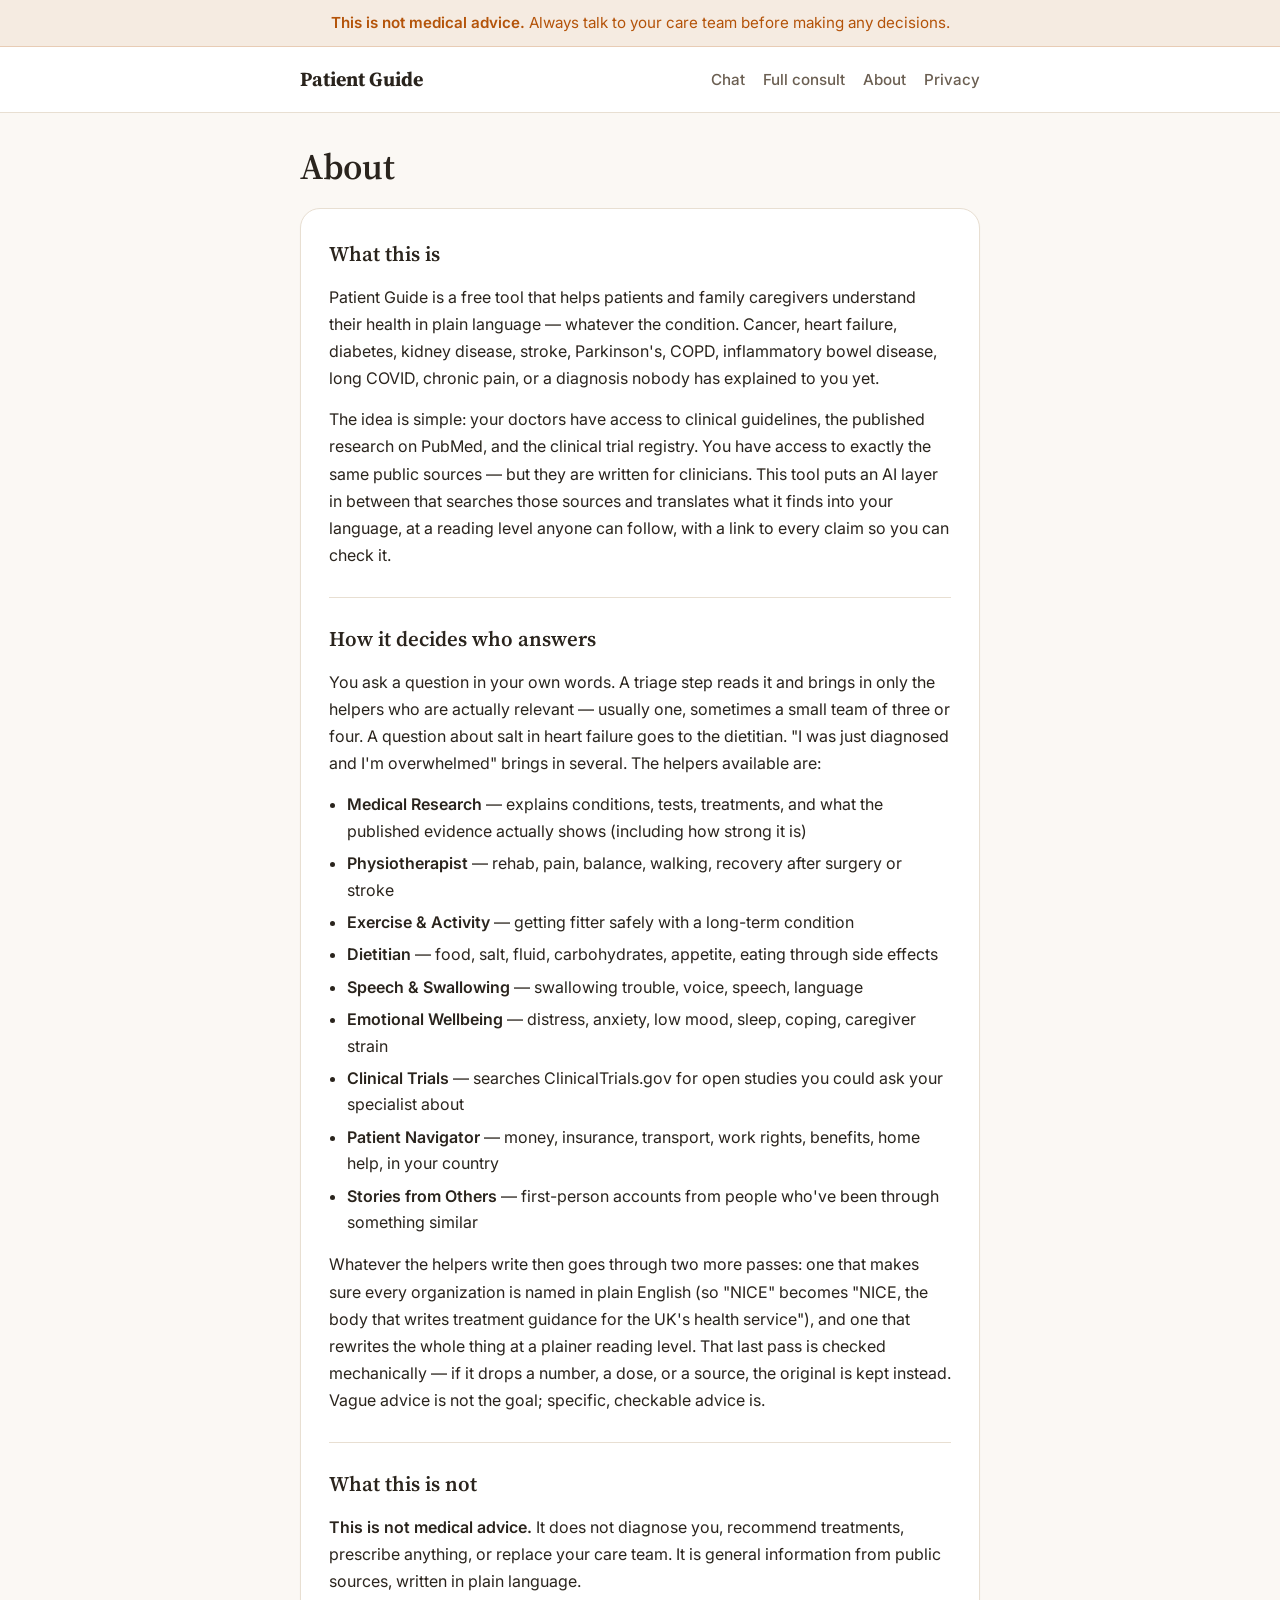
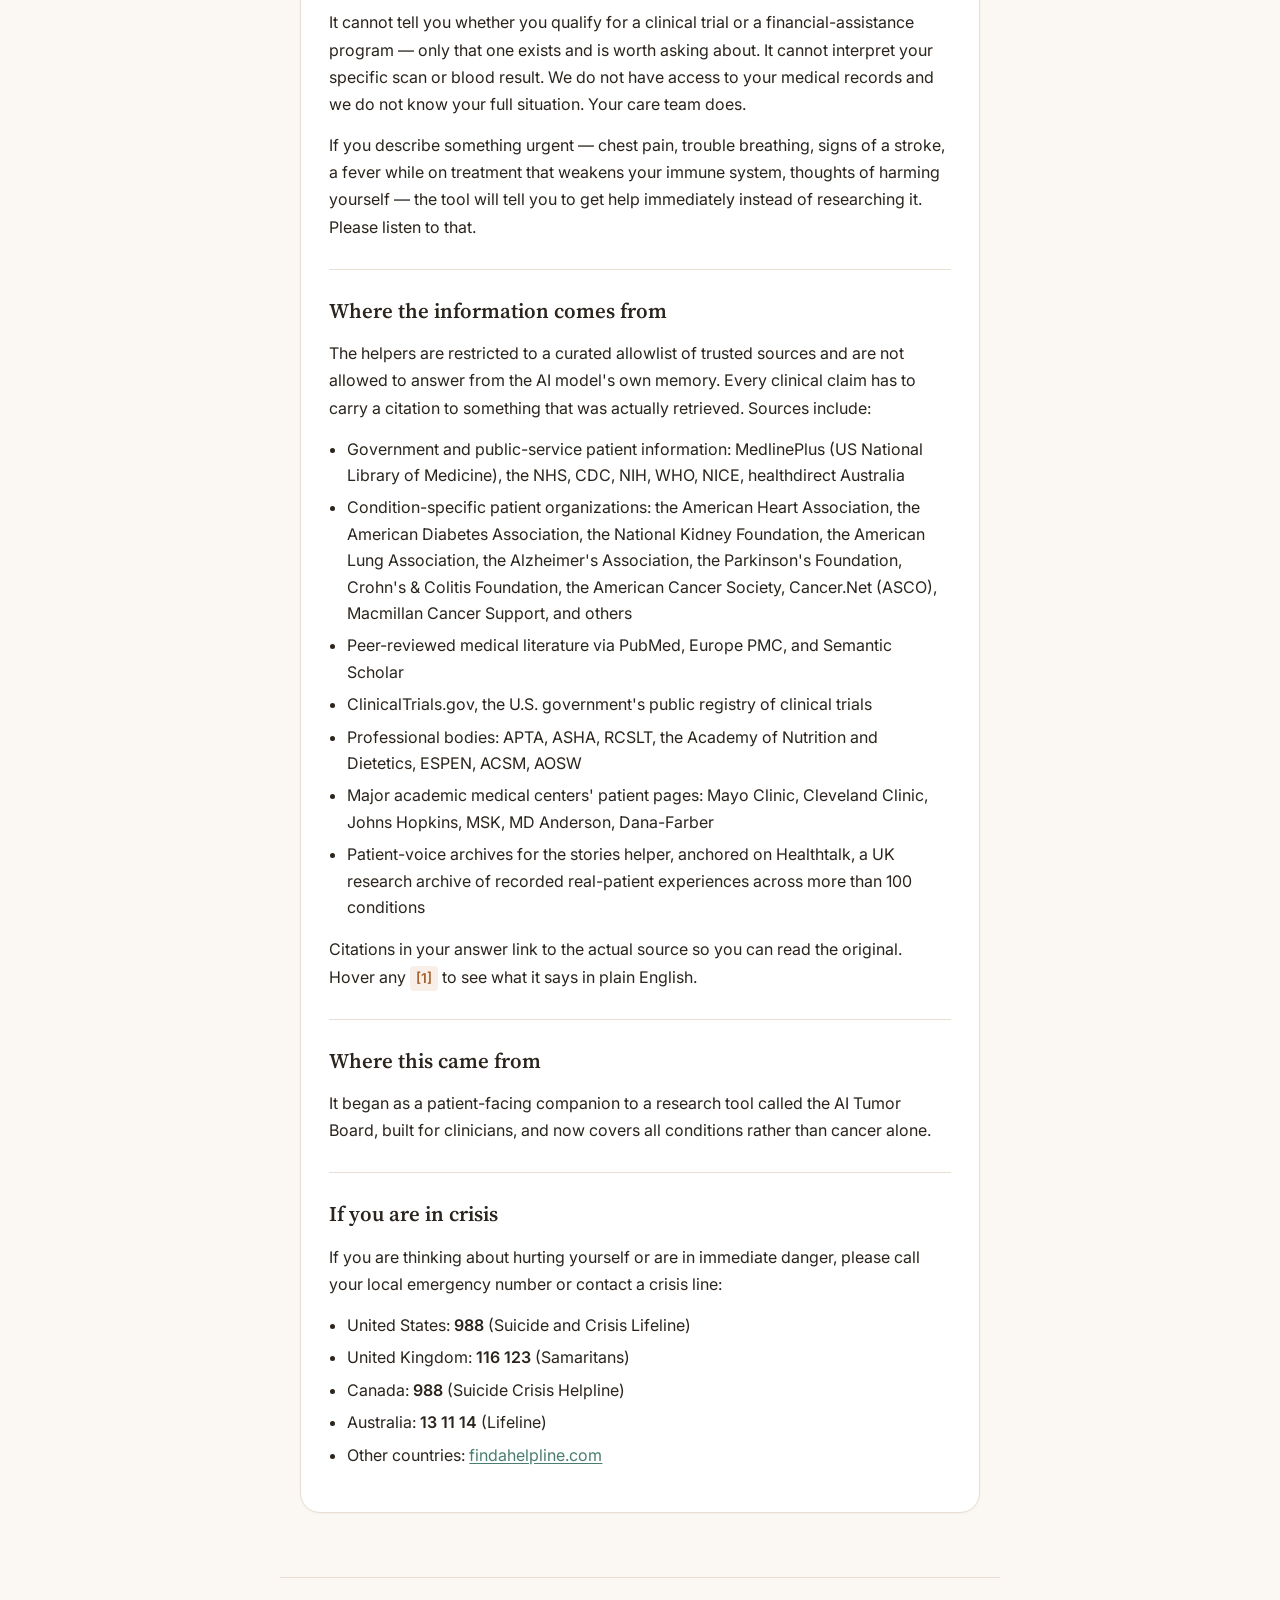
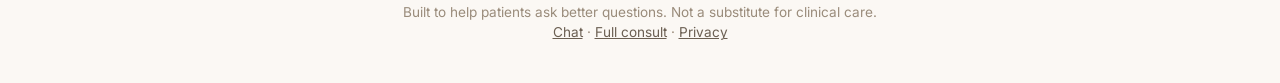
==== commit f4bb95e2: "Remove GitHub and open-source references from the site The repo is no longer meant to be public, so " ====
--- a/static/about.html
+++ b/static/about.html
@@ -23,7 +23,6 @@
         <a href="/consult">Full consult</a>
         <a href="/about" aria-current="page">About</a>
         <a href="/privacy">Privacy</a>
-        <a href="https://github.com/Roupen92/AI-for-cancer-patients" target="_blank" rel="noopener">GitHub</a>
       </nav>
     </div>
   </header>
@@ -113,13 +112,7 @@
         any <span class="cite">[1]</span> to see what it says in plain English.
       </p>
 
-      <h2>Open source</h2>
-      <p>
-        This is a free, open-source project, released under the Apache 2.0 license so anyone
-        can use, study, and build on it. You can read the full source code, report a problem,
-        or contribute on GitHub:
-        <a href="https://github.com/Roupen92/AI-for-cancer-patients" target="_blank" rel="noopener">github.com/Roupen92/AI-for-cancer-patients</a>.
-      </p>
+      <h2>Where this came from</h2>
       <p>
         It began as a patient-facing companion to a research tool called the AI Tumor Board,
         built for clinicians, and now covers all conditions rather than cancer alone.
@@ -142,7 +135,7 @@
 
   <footer class="footer" role="contentinfo">
     <p>Built to help patients ask better questions. Not a substitute for clinical care.</p>
-    <p><a href="/">Chat</a> · <a href="/consult">Full consult</a> · <a href="/privacy">Privacy</a> · <a href="https://github.com/Roupen92/AI-for-cancer-patients" target="_blank" rel="noopener">GitHub</a></p>
+    <p><a href="/">Chat</a> · <a href="/consult">Full consult</a> · <a href="/privacy">Privacy</a></p>
   </footer>
 </body>
 </html>
--- a/static/styles.css
+++ b/static/styles.css
@@ -104,6 +104,7 @@
   align-items: center;
   justify-content: space-between;
   gap: 16px;
+  flex-wrap: wrap;
 }
 
 .brand {
@@ -117,6 +118,12 @@
 .topbar nav {
   display: flex;
   gap: 18px;
+  /* Five links do not fit a 375px phone. Wrapping keeps them all reachable and,
+     crucially, stops the nav from pushing the whole page into horizontal scroll —
+     which on a chat page means the composer slides off-screen while you type. */
+  flex-wrap: wrap;
+  justify-content: flex-end;
+  row-gap: 4px;
 }
 
 .topbar nav a {
@@ -1475,8 +1482,26 @@
     display: none !important;
   }
 
-  /* "Print this answer" prints just the one message. */
+  /* "Print this answer" prints the answer and the question that produced it. */
   .printing-one .msg:not(.print-target) { display: none !important; }
+
+  /* The question keeps its shape but drops the chat-bubble styling, which wastes
+     ink and reads oddly on paper. */
+  .msg-user.print-target { align-items: flex-start; }
+  .msg-user.print-target .msg-bubble {
+    background: none;
+    color: black;
+    border: 1px solid #999;
+    border-radius: 4px;
+    max-width: 100%;
+    box-shadow: none;
+    font-style: italic;
+  }
+  .msg-user.print-target .msg-bubble::before {
+    content: "You asked: ";
+    font-style: normal;
+    font-weight: 700;
+  }
 
   .msg-assistant {
     border: none;
@@ -1496,3 +1521,41 @@
    per-message source lists. One normalize-style rule fixes the whole class of
    bug for both pages. Kept last so nothing can override it. */
 [hidden] { display: none !important; }
+
+/* --- No horizontal scroll, ever ------------------------------------------ */
+/* A page that scrolls sideways on a phone hides the composer while you type. */
+html, body {
+  max-width: 100%;
+  overflow-x: hidden;
+}
+
+@media (max-width: 600px) {
+  .topbar-inner { gap: 8px; }
+  .topbar nav { gap: 14px; font-size: 0.9rem; }
+}
+
+/* --- Right-to-left answers ------------------------------------------------ */
+/* Answers are translated into whatever language the patient asked for, which
+   includes right-to-left scripts. renderMarkdown stamps dir="auto" per block so
+   the browser resolves direction from the content.
+
+   These use LOGICAL properties (inline-start/end) rather than left/right, so
+   they flip automatically. An attribute selector cannot do this job: the
+   attribute value is literally "auto", so [dir="rtl"] never matches even when
+   the computed direction is rtl. text-align is left alone — its initial value
+   `start` already follows direction. */
+.msg-body ul,
+.msg-body ol,
+.result-markdown ul,
+.result-markdown ol {
+  margin-left: 0;
+  margin-right: 0;
+  margin-inline-start: 1.15rem;
+}
+
+.msg-body blockquote,
+.result-markdown blockquote {
+  border-left: 0;
+  border-inline-start: 3px solid var(--border-strong);
+  padding-inline-start: 14px;
+}
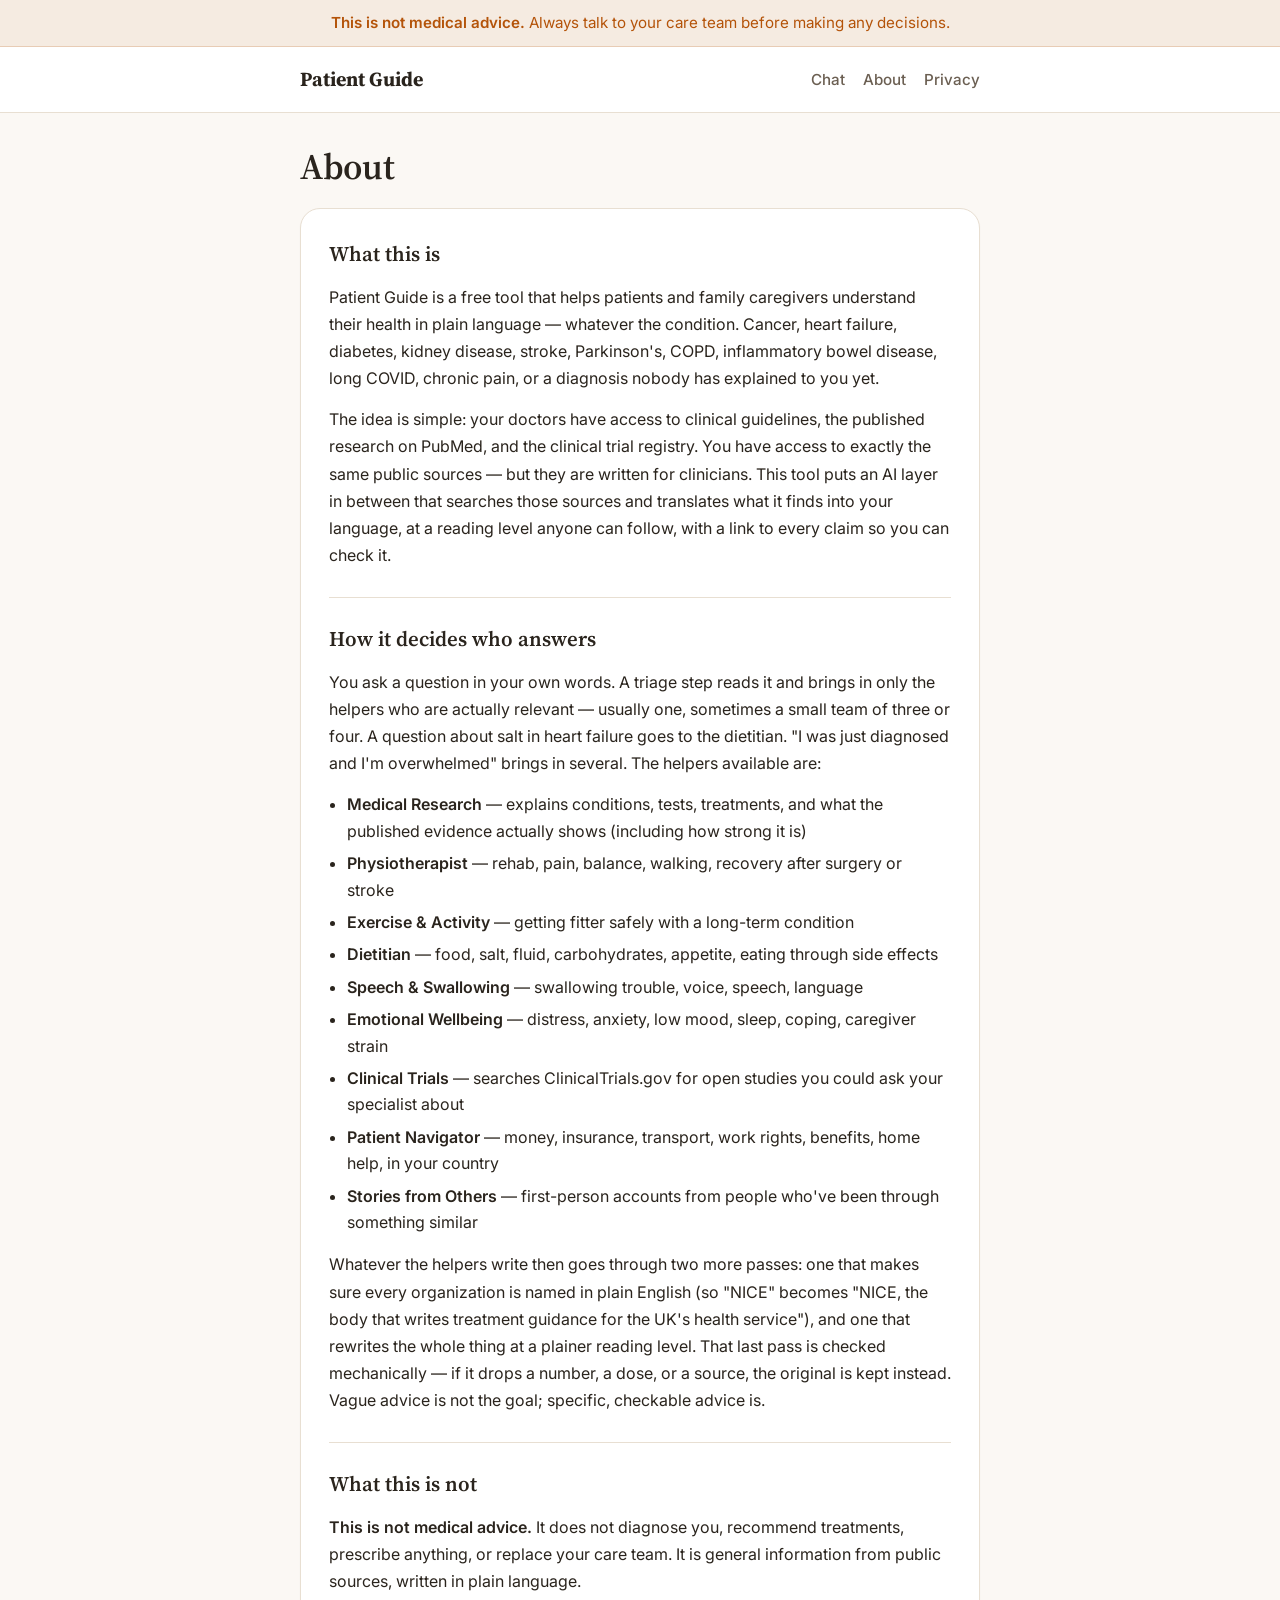
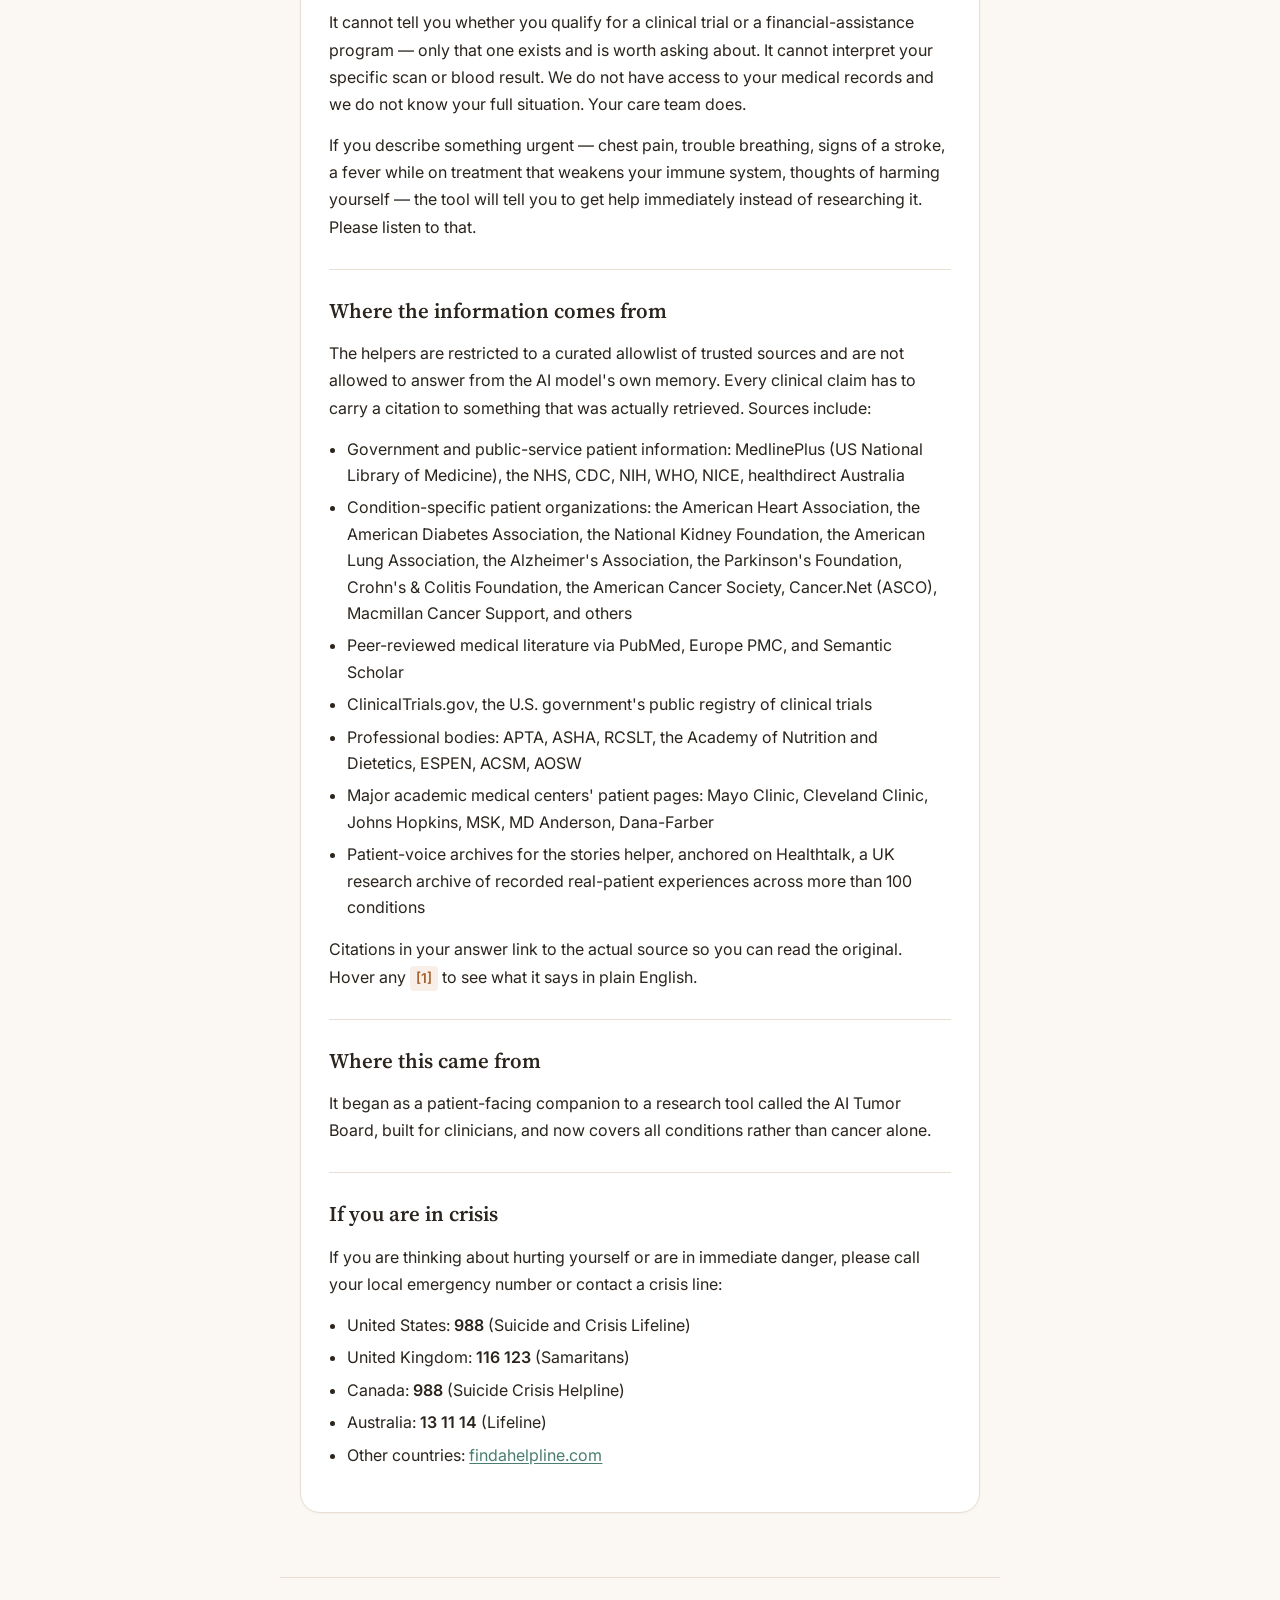
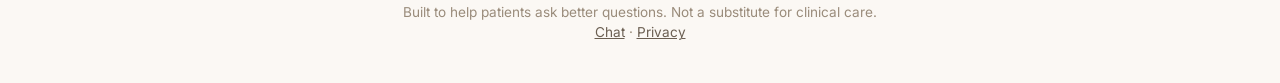
==== commit fbf831c0: "Give the patient a care team they reach one specialist at a time The chat becomes a dashboard: a sid" ====
--- a/static/about.html
+++ b/static/about.html
@@ -20,7 +20,6 @@
       <a href="/" class="brand">Patient Guide</a>
       <nav aria-label="Primary">
         <a href="/">Chat</a>
-        <a href="/consult">Full consult</a>
         <a href="/about" aria-current="page">About</a>
         <a href="/privacy">Privacy</a>
       </nav>
@@ -135,7 +134,7 @@
 
   <footer class="footer" role="contentinfo">
     <p>Built to help patients ask better questions. Not a substitute for clinical care.</p>
-    <p><a href="/">Chat</a> · <a href="/consult">Full consult</a> · <a href="/privacy">Privacy</a></p>
+    <p><a href="/">Chat</a> · <a href="/privacy">Privacy</a></p>
   </footer>
 </body>
 </html>
--- a/static/styles.css
+++ b/static/styles.css
@@ -1478,7 +1478,10 @@
   .intro,
   .msg-agents,
   .msg-actions,
-  .msg-status {
+  .msg-status,
+  .msg-elapsed,
+  .msg-progress,
+  .followups {
     display: none !important;
   }
 
@@ -1513,14 +1516,104 @@
   .msg-sources .references-list { display: block !important; }
 }
 
-/* --- The `hidden` attribute must win ------------------------------------- */
-/* Any class rule that sets `display` (`.btn { display: inline-flex }`,
-   `.profile-body { display: flex }`, …) outranks the user-agent
-   `[hidden] { display: none }` rule, which silently reveals every element the
-   markup marked hidden — the collapsed About-me panel, the Stop button, the
-   per-message source lists. One normalize-style rule fixes the whole class of
-   bug for both pages. Kept last so nothing can override it. */
-[hidden] { display: none !important; }
+/* --- Live progress: proof the turn is still moving ----------------------- */
+/* The helpers finish researching 30-100 seconds before the answer exists, and
+   for that whole stretch the only moving pixel was a 6px dot beside a status
+   line that changes three times in two minutes. Patients read that as a hung
+   page and give up on an answer that was on its way. A ticking clock, the
+   remaining steps, and a moving bar make the background work visible.
+   Placed before the `[hidden]` rule below so `.msg-progress[hidden]` still wins. */
+
+.msg-elapsed {
+  margin-inline-start: auto;
+  font-size: 0.78rem;
+  color: var(--text-faint);
+  font-variant-numeric: tabular-nums;
+  flex-shrink: 0;
+}
+
+.msg-progress {
+  margin-bottom: 14px;
+  padding: 12px 14px;
+  background: var(--bg-tint);
+  border: 1px solid var(--border);
+  border-radius: var(--radius-sm);
+}
+
+.work-steps {
+  list-style: none;
+  margin: 0;
+  padding: 0;
+  display: grid;
+  gap: 7px;
+}
+
+.work-step {
+  display: flex;
+  align-items: center;
+  gap: 9px;
+  font-size: 0.82rem;
+  color: var(--text-faint);
+}
+
+.work-step-icon {
+  width: 1em;
+  flex-shrink: 0;
+  text-align: center;
+}
+
+.work-step.is-done { color: var(--text-muted); }
+.work-step.is-done .work-step-icon { color: var(--success); }
+
+.work-step.is-active {
+  color: var(--text);
+  font-weight: 600;
+}
+
+.work-step.is-active .work-step-icon {
+  color: var(--primary);
+  animation: pg-pulse 1.1s ease-in-out infinite;
+}
+
+/* Indeterminate bar. There is no honest percentage to show — the passes are LLM
+   calls of unknown length — so it conveys motion only, never fake progress. */
+.work-bar {
+  position: relative;
+  overflow: hidden;
+  height: 3px;
+  margin-top: 11px;
+  border-radius: 999px;
+  background: var(--border);
+}
+
+.work-bar::after {
+  content: "";
+  position: absolute;
+  top: 0;
+  bottom: 0;
+  inset-inline-start: 0;
+  width: 34%;
+  border-radius: 999px;
+  background: var(--primary);
+  animation: pg-sweep 1.9s ease-in-out infinite;
+}
+
+@keyframes pg-sweep {
+  0%   { transform: translateX(-105%); }
+  100% { transform: translateX(300%); }
+}
+
+.work-note {
+  margin: 10px 0 0;
+  font-size: 0.78rem;
+  line-height: 1.5;
+  color: var(--text-faint);
+}
+
+@media (prefers-reduced-motion: reduce) {
+  .work-step.is-active .work-step-icon { animation: none; }
+  .work-bar::after { animation: none; width: 100%; opacity: 0.45; }
+}
 
 /* --- No horizontal scroll, ever ------------------------------------------ */
 /* A page that scrolls sideways on a phone hides the composer while you type. */
@@ -1559,3 +1652,738 @@
   border-inline-start: 3px solid var(--border-strong);
   padding-inline-start: 14px;
 }
+
+/* --- Follow-ups and the profile nudge ------------------------------------- */
+/* The router carries conversation context, so follow-ups always worked — but a
+   fixed composer under a long answer reads as the end of the exchange. These
+   make continuing the obvious next move. */
+
+.followups {
+  display: flex;
+  flex-wrap: wrap;
+  align-items: center;
+  gap: 8px;
+  margin-top: 16px;
+  padding-top: 14px;
+  border-top: 1px solid var(--border);
+}
+
+.followups-label {
+  font-size: 0.82rem;
+  color: var(--text-faint);
+}
+
+.followup {
+  padding: 6px 12px;
+  background: var(--bg-tint);
+  border: 1px solid var(--border);
+  border-radius: 999px;
+  font: inherit;
+  font-size: 0.83rem;
+  color: var(--primary-strong);
+  cursor: pointer;
+  transition: border-color 0.12s ease, background 0.12s ease;
+}
+
+.followup:hover {
+  border-color: var(--primary);
+  background: var(--primary-soft);
+}
+
+.profile-nudge {
+  display: flex;
+  flex-wrap: wrap;
+  align-items: baseline;
+  gap: 6px;
+  margin-top: 12px;
+  padding: 10px 12px;
+  background: var(--bg-tint);
+  border: 1px dashed var(--border-strong);
+  border-radius: var(--radius-sm);
+  font-size: 0.83rem;
+  color: var(--text-muted);
+}
+
+.profile-nudge-btn {
+  background: none;
+  border: 0;
+  padding: 0;
+  font: inherit;
+  font-weight: 600;
+  color: var(--primary-strong);
+  cursor: pointer;
+  text-decoration: underline;
+  text-underline-offset: 3px;
+}
+
+/* The About-me panel now sits BELOW the conversation, so it reads as optional
+   extra rather than a form standing between the patient and asking. */
+.profile-panel {
+  margin-bottom: 0;
+  margin-top: 24px;
+}
+
+@media print {
+  .followups,
+  .profile-nudge { display: none !important; }
+}
+
+/* --- Citation tooltip: reachable ----------------------------------------- */
+/* The tooltip holds a source link and a summary worth reading, so it has to be
+   hoverable, not just glanceable. The gap between the citation and the popup is
+   bridged by a grace timer in shared.js; these make the target easier to hit and
+   show when it has been pinned by a click (the only mode that works on touch). */
+
+.cite-tooltip {
+  pointer-events: auto;
+}
+
+.cite-tooltip.is-pinned {
+  border-color: var(--primary);
+  box-shadow: 0 6px 24px rgba(80, 60, 40, 0.16);
+}
+
+/* An invisible lip along the top edge so a pointer travelling down from the
+   citation lands on the tooltip a few pixels early instead of in dead space. */
+.cite-tooltip::before {
+  content: "";
+  position: absolute;
+  top: -10px;
+  left: 0;
+  right: 0;
+  height: 10px;
+}
+
+.cite-tooltip a {
+  pointer-events: auto;
+}
+
+/* ========================================================================== */
+/* CARE-TEAM DASHBOARD                                                        */
+/* A left sidebar of named specialists plus a room for whichever one is open.  */
+/* Everything here uses LOGICAL properties (inline-start/end) so an RTL answer  */
+/* flips the chrome with it — see the RTL note above; a [dir="rtl"] selector    */
+/* can never match, because renderMarkdown writes the literal value "auto".     */
+/* ========================================================================== */
+
+:root {
+  /* Measured in app.js: the compliance banner is sticky and its height depends
+     on how its text wraps, so the sidebar's sticky offset can't be a guess. */
+  --banner-h: 46px;
+  --sidebar-w: 280px;
+}
+
+/* The overview has no composer, so it should not reserve room for one. */
+.body-chat { padding-bottom: 24px; }
+.body-chat.in-room { padding-bottom: 176px; }
+
+.app-shell {
+  display: flex;
+  align-items: flex-start;
+}
+
+/* The dashboard is full-bleed, so the brand should sit above the sidebar rather
+   than floating in the middle of the page over a 720px content column. */
+.body-chat .topbar-inner {
+  max-width: none;
+  padding-inline: 20px;
+}
+
+/* --- Sidebar -------------------------------------------------------------- */
+
+.sidebar {
+  flex: 0 0 var(--sidebar-w);
+  width: var(--sidebar-w);
+  position: sticky;
+  inset-block-start: var(--banner-h);
+  height: calc(100vh - var(--banner-h));
+  overflow-y: auto;
+  overscroll-behavior: contain;
+  background: var(--bg-elev);
+  border-inline-end: 1px solid var(--border);
+  z-index: 30;
+}
+
+.sidebar-inner {
+  display: flex;
+  flex-direction: column;
+  gap: 14px;
+  padding: 18px 14px 28px;
+}
+
+.sidebar-head { padding-inline: 6px; }
+
+.sidebar-title {
+  display: block;
+  font-family: var(--font-serif);
+  font-weight: 700;
+  font-size: 1.08rem;
+  color: var(--text);
+  text-decoration: none;
+}
+
+.sidebar-title:hover { color: var(--primary); }
+
+.sidebar-sub {
+  margin-top: 4px;
+  font-size: 0.78rem;
+  line-height: 1.45;
+  color: var(--text-faint);
+}
+
+.room-list,
+.room-rows {
+  display: flex;
+  flex-direction: column;
+  gap: 3px;
+}
+
+.room-rows {
+  margin-top: 10px;
+  padding-top: 10px;
+  border-top: 1px solid var(--border);
+}
+
+.room-row {
+  display: flex;
+  align-items: flex-start;
+  gap: 10px;
+  width: 100%;
+  padding: 9px 10px;
+  background: none;
+  border: 0;
+  border-inline-start: 3px solid transparent;
+  border-radius: var(--radius-sm);
+  font: inherit;
+  color: var(--text);
+  text-align: start;
+  cursor: pointer;
+  transition: background 0.12s ease, border-color 0.12s ease;
+}
+
+.room-row:hover { background: var(--bg-tint); }
+
+.room-row:focus-visible {
+  outline: 2px solid var(--room-color, var(--primary));
+  outline-offset: 1px;
+}
+
+/* The selection accent is the specialist's OWN colour, not one global accent —
+   the colour is how the room is recognised. */
+.room-row.is-active {
+  background: var(--room-tint, var(--primary-soft));
+  border-inline-start-color: var(--room-color, var(--primary));
+}
+
+.room-row.is-active .room-row-name { color: var(--room-color, var(--primary-strong)); }
+
+.room-row-text {
+  display: flex;
+  flex-direction: column;
+  min-width: 0;
+  line-height: 1.3;
+}
+
+.room-row-name {
+  font-weight: 600;
+  font-size: 0.9rem;
+}
+
+.room-row-tag {
+  font-size: 0.74rem;
+  color: var(--text-faint);
+}
+
+/* The front door is a different kind of thing from a named specialist. */
+.room-row-front {
+  border: 1px dashed var(--border-strong);
+  border-inline-start-width: 3px;
+  background: var(--bg-tint);
+}
+
+.sidebar-links {
+  margin-top: 2px;
+  padding-inline: 6px;
+  font-size: 0.78rem;
+  color: var(--text-faint);
+}
+
+.sidebar-links a { color: var(--text-muted); }
+
+/* The About-me panel is global across every room, so it lives in the sidebar. */
+.sidebar .profile-panel {
+  margin-top: 4px;
+  margin-bottom: 0;
+  border-radius: var(--radius-sm);
+}
+
+.sidebar .profile-toggle { padding: 11px 12px; }
+.sidebar .profile-toggle > span:first-child { font-size: 0.88rem; }
+.sidebar .profile-summary { font-size: 0.72rem; }
+.sidebar .profile-body { padding: 4px 12px 14px; gap: 12px; }
+.sidebar .profile-hint { font-size: 0.75rem; padding-top: 10px; }
+.sidebar .field-row { flex-direction: column; }
+.sidebar .field-row .field-narrow { flex: 1 1 auto; }
+.sidebar .field-label { font-size: 0.83rem; }
+.sidebar .field-help { font-size: 0.72rem; }
+.sidebar .field textarea,
+.sidebar .field input[type="text"] { font-size: 0.9rem; padding: 9px 11px; }
+
+/* --- Hamburger + drawer scrim (mobile only; sized here, shown below) ------ */
+
+.nav-toggle { display: none; }
+
+.nav-toggle-bars {
+  display: block;
+  width: 16px;
+  height: 2px;
+  background: currentColor;
+  box-shadow: 0 5px 0 currentColor, 0 -5px 0 currentColor;
+}
+
+/* --- Specialist dots ------------------------------------------------------ */
+
+.room-dot {
+  display: inline-flex;
+  align-items: center;
+  justify-content: center;
+  width: 26px;
+  height: 26px;
+  border-radius: 50%;
+  color: #fff;
+  font-size: 0.72rem;
+  font-weight: 700;
+  flex-shrink: 0;
+}
+
+.room-dot-front { background: var(--text-muted); }
+
+.room-dot-lg { width: 34px; height: 34px; font-size: 0.85rem; }
+
+.room-dot-xl {
+  width: 46px;
+  height: 46px;
+  border-radius: 14px;
+  font-family: var(--font-serif);
+  font-size: 1.1rem;
+}
+
+/* --- Main column ---------------------------------------------------------- */
+
+.room-main {
+  flex: 1 1 auto;
+  min-width: 0;
+  max-width: none;
+  margin: 0;
+  padding: 26px 28px 0;
+}
+
+.view-overview {
+  max-width: 1020px;
+  margin-inline: auto;
+  padding-bottom: 40px;
+}
+
+.overview-h1 {
+  font-family: var(--font-serif);
+  font-size: 2rem;
+  line-height: 1.2;
+  font-weight: 600;
+  letter-spacing: -0.015em;
+  margin-bottom: 12px;
+}
+
+.overview-sub {
+  max-width: 64ch;
+  color: var(--text-muted);
+  font-size: 1.02rem;
+  margin-bottom: 8px;
+}
+
+.overview-how {
+  color: var(--text-faint);
+  font-size: 0.9rem;
+  margin-bottom: 26px;
+}
+
+.overview-how a { color: var(--primary-strong); }
+
+.team-grid {
+  display: grid;
+  grid-template-columns: repeat(auto-fill, minmax(285px, 1fr));
+  gap: 14px;
+}
+
+.team-grid-empty {
+  color: var(--text-muted);
+  font-size: 0.95rem;
+}
+
+.team-card {
+  position: relative;
+  display: flex;
+  flex-direction: column;
+  gap: 10px;
+  overflow: hidden;
+  padding: 20px 18px 16px;
+  background: var(--bg-elev);
+  border: 1px solid var(--border);
+  border-radius: var(--radius-md);
+  box-shadow: var(--shadow-sm);
+  font: inherit;
+  color: var(--text);
+  text-align: start;
+  cursor: pointer;
+  transition: border-color 0.14s ease, box-shadow 0.14s ease, transform 0.14s ease;
+}
+
+.team-card::before {
+  content: "";
+  position: absolute;
+  inset-block-start: 0;
+  inset-inline: 0;
+  height: 3px;
+  background: var(--room-color, var(--primary));
+}
+
+.team-card:hover,
+.team-card:focus-visible {
+  border-color: var(--room-color, var(--primary));
+  box-shadow: var(--shadow-md);
+  transform: translateY(-2px);
+  outline: none;
+}
+
+.team-card-head {
+  display: flex;
+  align-items: center;
+  gap: 11px;
+}
+
+.team-card-titles {
+  display: flex;
+  flex-direction: column;
+  min-width: 0;
+  line-height: 1.3;
+}
+
+.team-card-name {
+  font-family: var(--font-serif);
+  font-weight: 600;
+  font-size: 1.06rem;
+}
+
+.team-card-tag {
+  font-size: 0.82rem;
+  color: var(--text-muted);
+}
+
+.team-card-blurb {
+  font-size: 0.88rem;
+  line-height: 1.55;
+  color: var(--text-muted);
+}
+
+.team-card-go {
+  margin-top: auto;
+  padding-top: 2px;
+  font-size: 0.82rem;
+  font-weight: 600;
+  color: var(--room-color, var(--primary));
+}
+
+.chips {
+  display: flex;
+  flex-wrap: wrap;
+  gap: 5px;
+}
+
+.chip {
+  padding: 3px 9px;
+  border-radius: 999px;
+  border: 1px solid var(--border);
+  background: var(--room-tint, var(--bg-sunken));
+  color: var(--text-muted);
+  font-size: 0.72rem;
+  line-height: 1.5;
+}
+
+/* --- Room ----------------------------------------------------------------- */
+
+.view-room {
+  max-width: var(--max-content);
+  margin-inline: auto;
+}
+
+.room-header {
+  display: flex;
+  flex-direction: column;
+  gap: 10px;
+  margin-bottom: 20px;
+  padding: 14px 18px 16px;
+  background: var(--room-tint, var(--bg-tint));
+  border: 1px solid var(--border);
+  border-inline-start: 4px solid var(--room-color, var(--primary));
+  border-radius: var(--radius-md);
+}
+
+.room-back {
+  align-self: flex-start;
+  padding: 0;
+  background: none;
+  border: 0;
+  font: inherit;
+  font-size: 0.8rem;
+  color: var(--text-muted);
+  cursor: pointer;
+}
+
+.room-back:hover { color: var(--room-color, var(--primary)); }
+
+.room-header-main {
+  display: flex;
+  align-items: flex-start;
+  gap: 14px;
+}
+
+.room-header-text { min-width: 0; }
+
+.room-title {
+  font-family: var(--font-serif);
+  font-size: 1.4rem;
+  font-weight: 600;
+  line-height: 1.2;
+}
+
+.room-tagline {
+  margin: 2px 0 9px;
+  color: var(--text-muted);
+  font-size: 0.92rem;
+}
+
+.room-starters { margin-bottom: 10px; }
+
+.room-starters-label {
+  margin-bottom: 10px;
+  font-size: 0.86rem;
+  font-weight: 500;
+  color: var(--text-muted);
+}
+
+.room-starter-grid {
+  display: grid;
+  grid-template-columns: repeat(auto-fill, minmax(235px, 1fr));
+  gap: 10px;
+}
+
+/* --- Referral: a warm handoff, or a quiet signpost ------------------------ */
+/* Two kinds, and the difference has to be visible at a glance.
+   `handoff`    — the room could not answer, so the referral IS the reply.
+   `suggestion` — the room answered well; another room can go further. It sits
+                  UNDER a real answer, so it must read as a footnote rather than
+                  as a correction of the good answer above it. */
+
+.referral-card { margin-top: 16px; }
+
+.referral-line {
+  display: flex;
+  align-items: flex-start;
+  gap: 10px;
+}
+
+.referral-reason { margin: 0; }
+
+.referral-card.is-handoff {
+  display: flex;
+  flex-direction: column;
+  align-items: flex-start;
+  gap: 12px;
+  padding: 14px 16px;
+  background: var(--room-tint, var(--primary-soft));
+  border: 1.5px solid var(--room-color, var(--primary));
+  border-radius: var(--radius-md);
+}
+
+.referral-card.is-handoff .referral-reason {
+  font-size: 0.98rem;
+  font-weight: 600;
+  color: var(--text);
+}
+
+.referral-card.is-handoff .referral-btn {
+  background: var(--room-color, var(--primary));
+  border-color: var(--room-color, var(--primary));
+  color: #fff;
+}
+
+.referral-card.is-suggestion {
+  display: flex;
+  flex-wrap: wrap;
+  align-items: center;
+  gap: 10px;
+  margin-top: 14px;
+  padding-top: 12px;
+  border-top: 1px solid var(--border);
+}
+
+.referral-card.is-suggestion .referral-line {
+  flex: 1 1 240px;
+  align-items: center;
+}
+
+.referral-card.is-suggestion .referral-reason {
+  font-size: 0.84rem;
+  color: var(--text-faint);
+}
+
+.referral-card.is-suggestion .room-dot {
+  width: 20px;
+  height: 20px;
+  font-size: 0.62rem;
+}
+
+.referral-card.is-suggestion .referral-btn {
+  min-height: 32px;
+  padding: 5px 12px;
+  font-size: 0.8rem;
+  color: var(--room-color, var(--primary-strong));
+  border-color: var(--border-strong);
+}
+
+.referral-card.is-suggestion .referral-btn:hover {
+  border-color: var(--room-color, var(--primary));
+  color: var(--room-color, var(--primary-strong));
+}
+
+/* --- Front-door attribution ---------------------------------------------- */
+
+.answered-by {
+  display: flex;
+  flex-wrap: wrap;
+  align-items: center;
+  gap: 9px;
+  margin-bottom: 12px;
+  padding: 8px 12px;
+  background: var(--room-tint, var(--bg-tint));
+  border: 1px solid var(--border);
+  border-inline-start: 3px solid var(--room-color, var(--primary));
+  border-radius: var(--radius-sm);
+  font-size: 0.85rem;
+  color: var(--text-muted);
+}
+
+.answered-by strong { color: var(--text); }
+
+.answered-by-btn {
+  margin-inline-start: auto;
+  min-height: 32px;
+  padding: 5px 12px;
+  font-size: 0.8rem;
+}
+
+/* --- Mobile: the sidebar becomes a drawer -------------------------------- */
+
+@media (max-width: 899px) {
+  .app-shell { display: block; }
+
+  .nav-toggle {
+    display: inline-flex;
+    align-items: center;
+    gap: 9px;
+    min-height: 38px;
+    padding: 7px 12px;
+    background: var(--bg-tint);
+    border: 1px solid var(--border-strong);
+    border-radius: var(--radius-sm);
+    font: inherit;
+    font-size: 0.85rem;
+    font-weight: 600;
+    color: var(--text);
+    cursor: pointer;
+  }
+
+  .brand { font-size: 1.05rem; }
+
+  .sidebar {
+    position: fixed;
+    inset-block-start: var(--banner-h);
+    inset-block-end: 0;
+    /* Off-canvas via a logical inset rather than translateX, so the drawer
+       enters from the inline-start edge in either direction. */
+    inset-inline-start: -100%;
+    width: min(320px, 86vw);
+    height: auto;
+    z-index: 130;
+    visibility: hidden;
+    transition: inset-inline-start 0.22s ease, visibility 0s 0.22s;
+  }
+
+  .sidebar.is-open {
+    inset-inline-start: 0;
+    visibility: visible;
+    box-shadow: 0 8px 40px rgba(80, 60, 40, 0.28);
+    transition: inset-inline-start 0.22s ease;
+  }
+
+  .sidebar-scrim {
+    position: fixed;
+    inset: 0;
+    z-index: 120;
+    background: rgba(42, 36, 29, 0.42);
+  }
+
+  body.drawer-open { overflow: hidden; }
+
+  .room-main { padding: 18px 16px 0; }
+  .composer-wrap { inset-inline-start: 0; }
+  .overview-h1 { font-size: 1.6rem; }
+  .team-grid { grid-template-columns: 1fr; }
+  .room-starter-grid { grid-template-columns: 1fr; }
+  .room-dot-xl { width: 38px; height: 38px; font-size: 0.95rem; }
+  .room-title { font-size: 1.2rem; }
+  .answered-by-btn { margin-inline-start: 0; }
+}
+
+@media (min-width: 900px) {
+  /* The composer is fixed to the viewport, so it has to step over the sidebar. */
+  .composer-wrap { inset-inline-start: var(--sidebar-w); }
+}
+
+@media (prefers-reduced-motion: reduce) {
+  .sidebar { transition: none; }
+  .team-card { transition: none; }
+  .team-card:hover { transform: none; }
+}
+
+/* --- Dashboard print ------------------------------------------------------ */
+
+@media print {
+  .sidebar,
+  .sidebar-scrim,
+  .nav-toggle,
+  .view-overview,
+  .room-starters,
+  .room-back,
+  .referral-btn,
+  .answered-by-btn {
+    display: none !important;
+  }
+
+  .app-shell { display: block; }
+  .room-main { padding: 0; }
+
+  .room-header {
+    background: white;
+    border: 1px solid #999;
+  }
+}
+
+/* --- The `hidden` attribute must win ------------------------------------- */
+/* Any class rule that sets `display` (`.btn { display: inline-flex }`,
+   `.profile-body { display: flex }`, `.transcript { display: flex }`, …)
+   outranks the user-agent `[hidden] { display: none }` rule, which silently
+   reveals every element the markup marked hidden — the collapsed About-me panel,
+   the Stop button, the per-message source lists, and now every room that is not
+   the open one. One normalize-style rule fixes the whole class of bug for both
+   pages. MUST BE THE LAST RULE IN THIS FILE. */
+[hidden] { display: none !important; }
